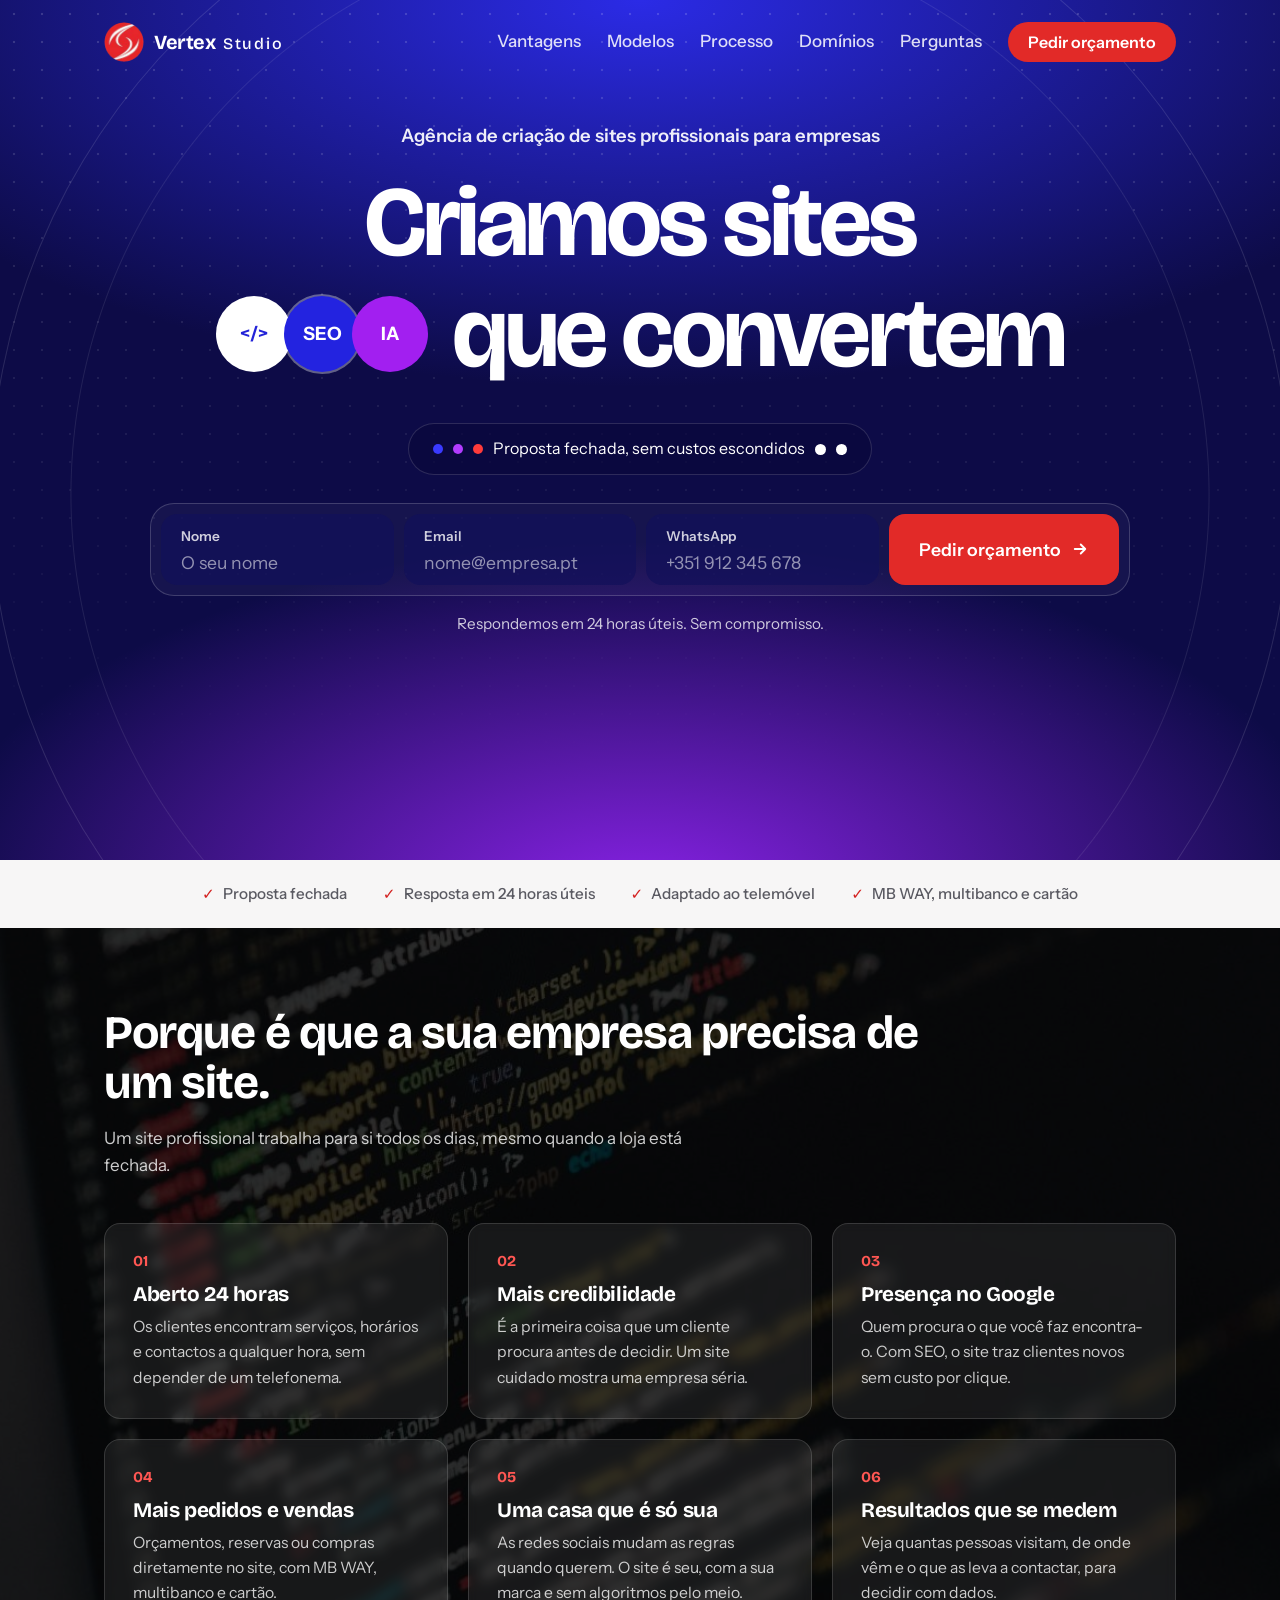
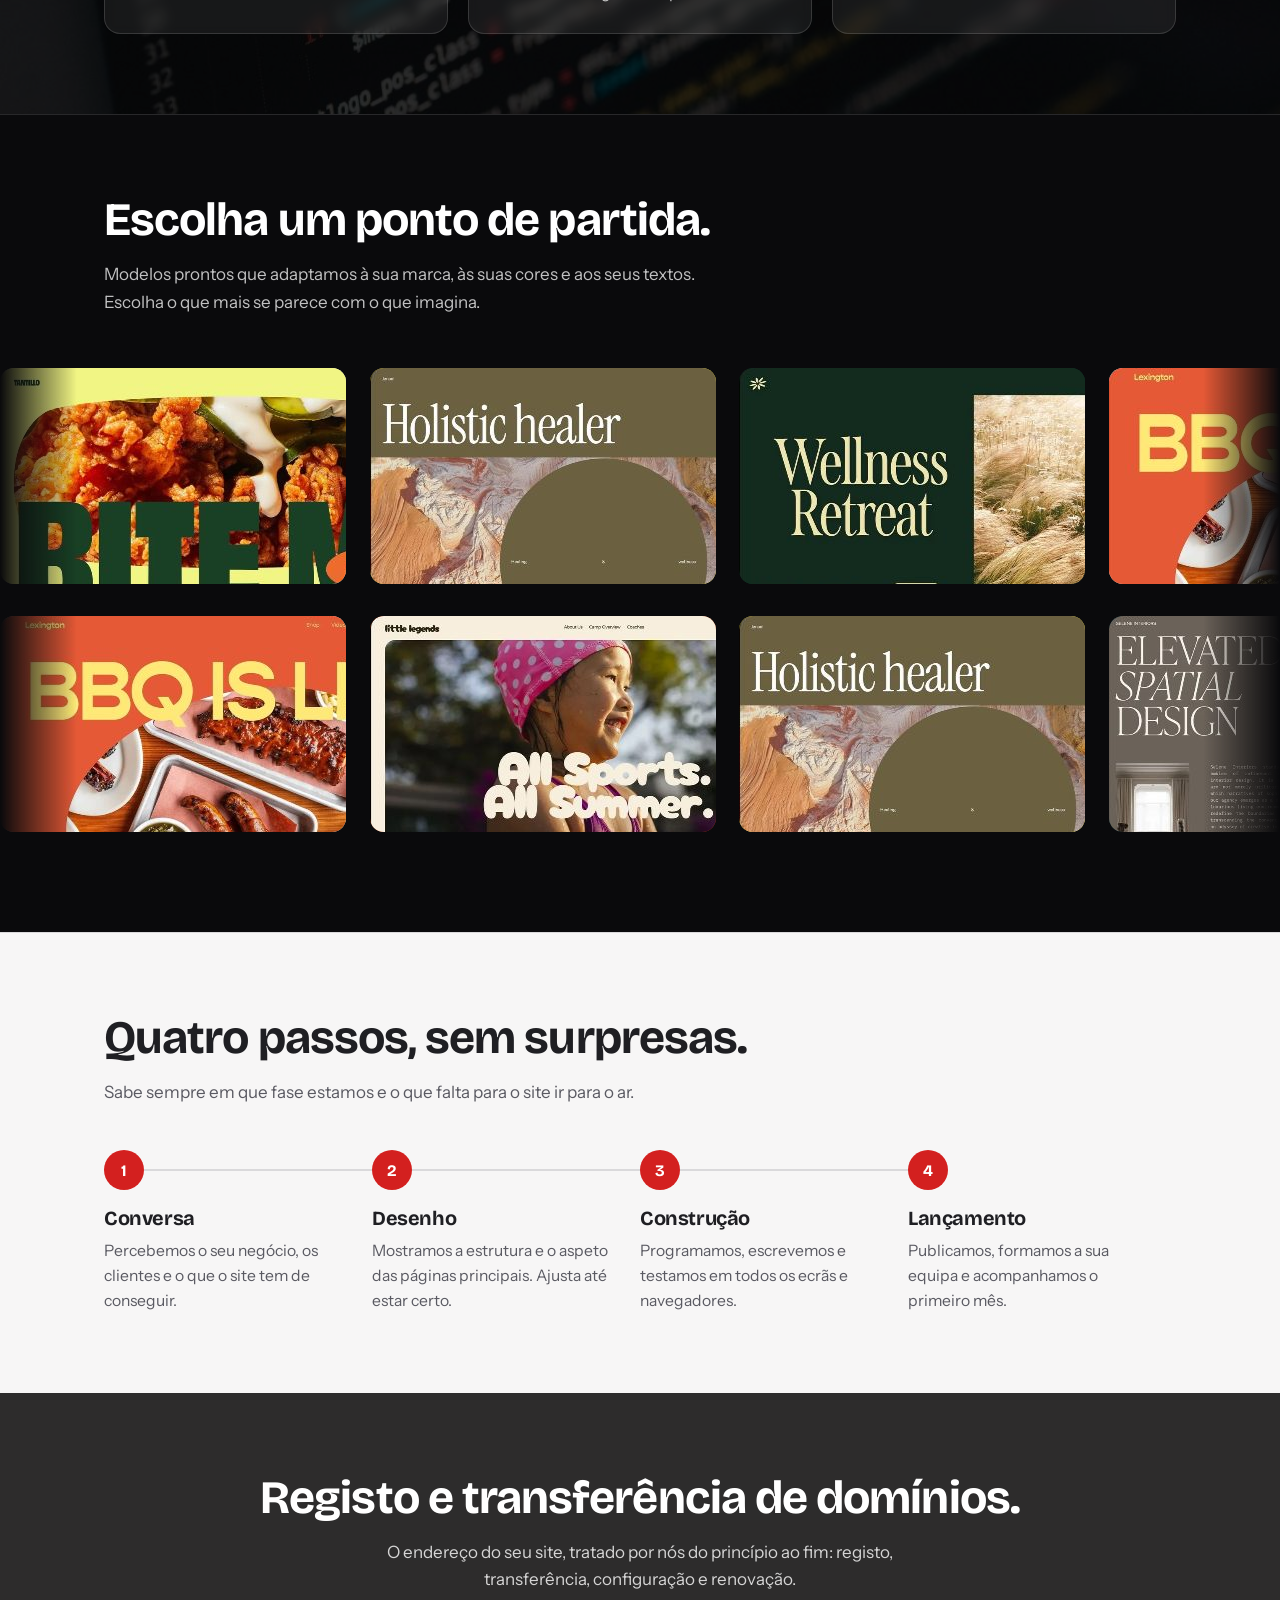
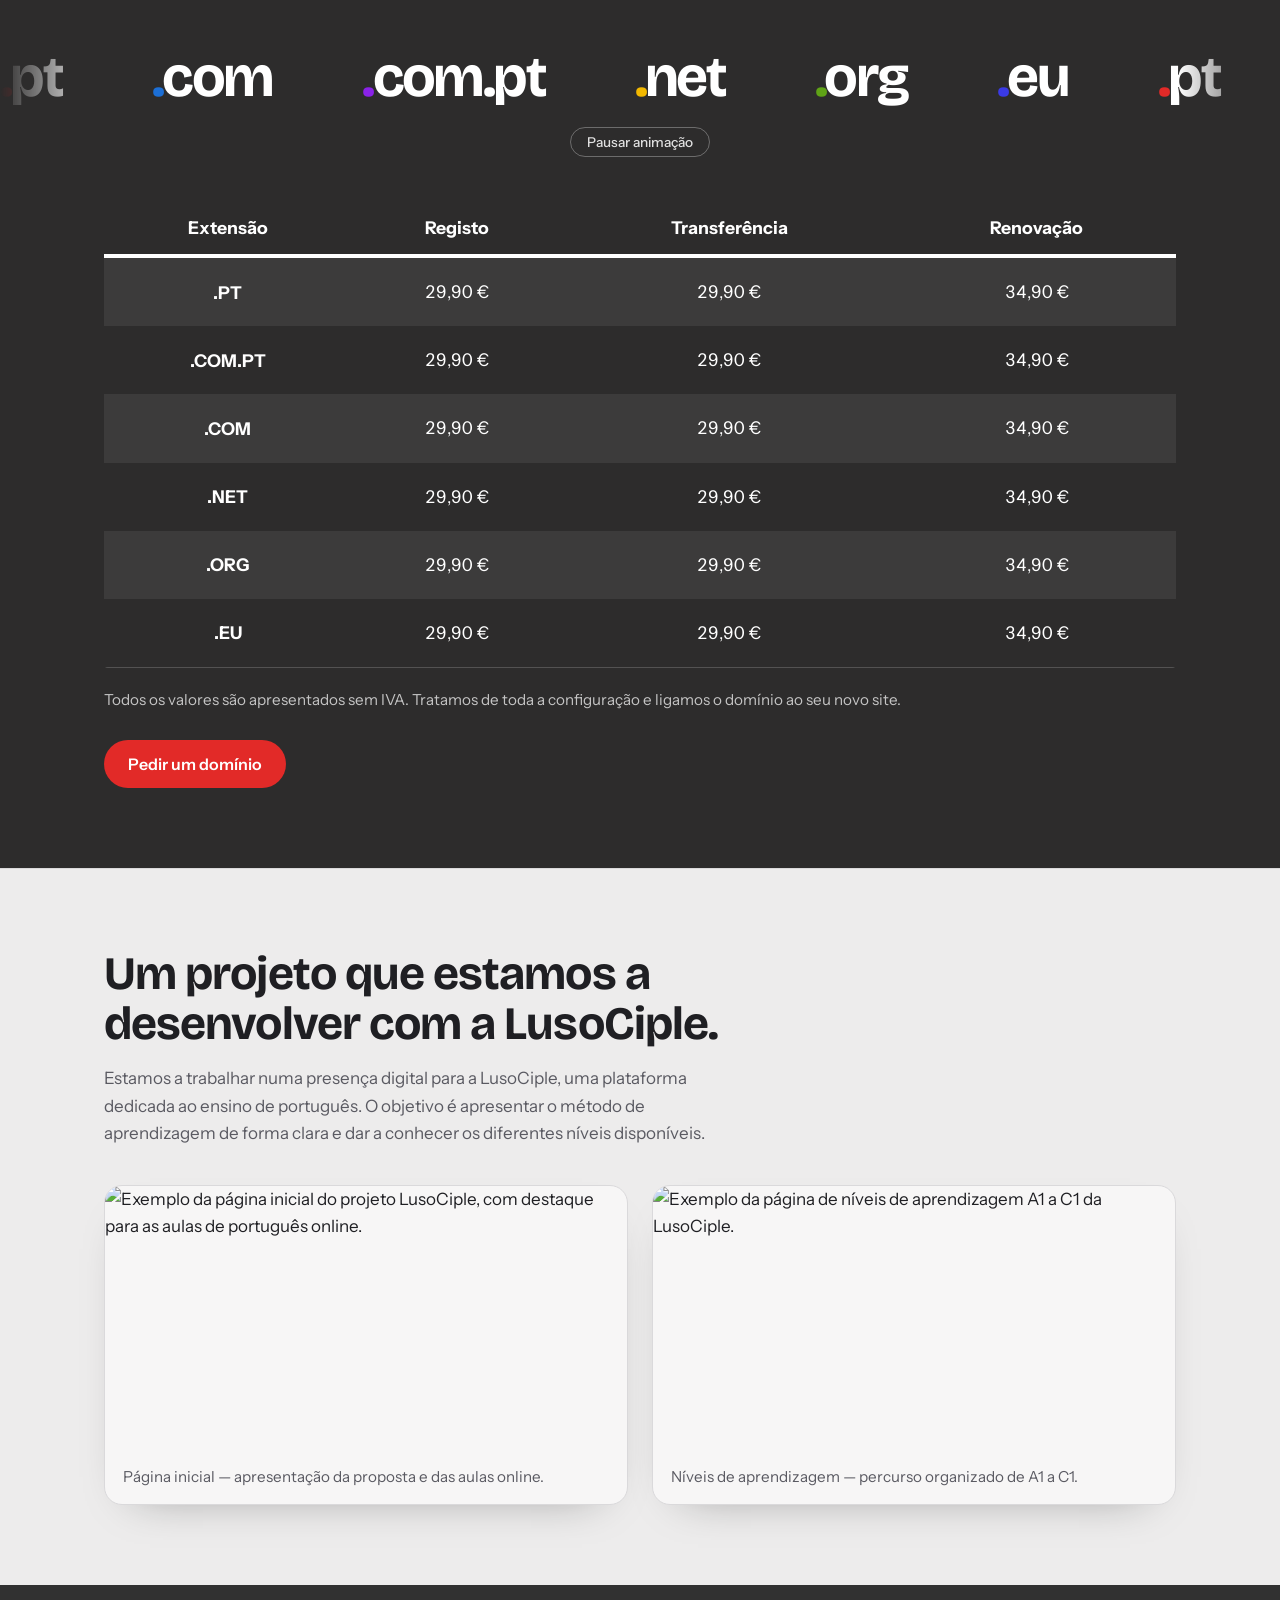
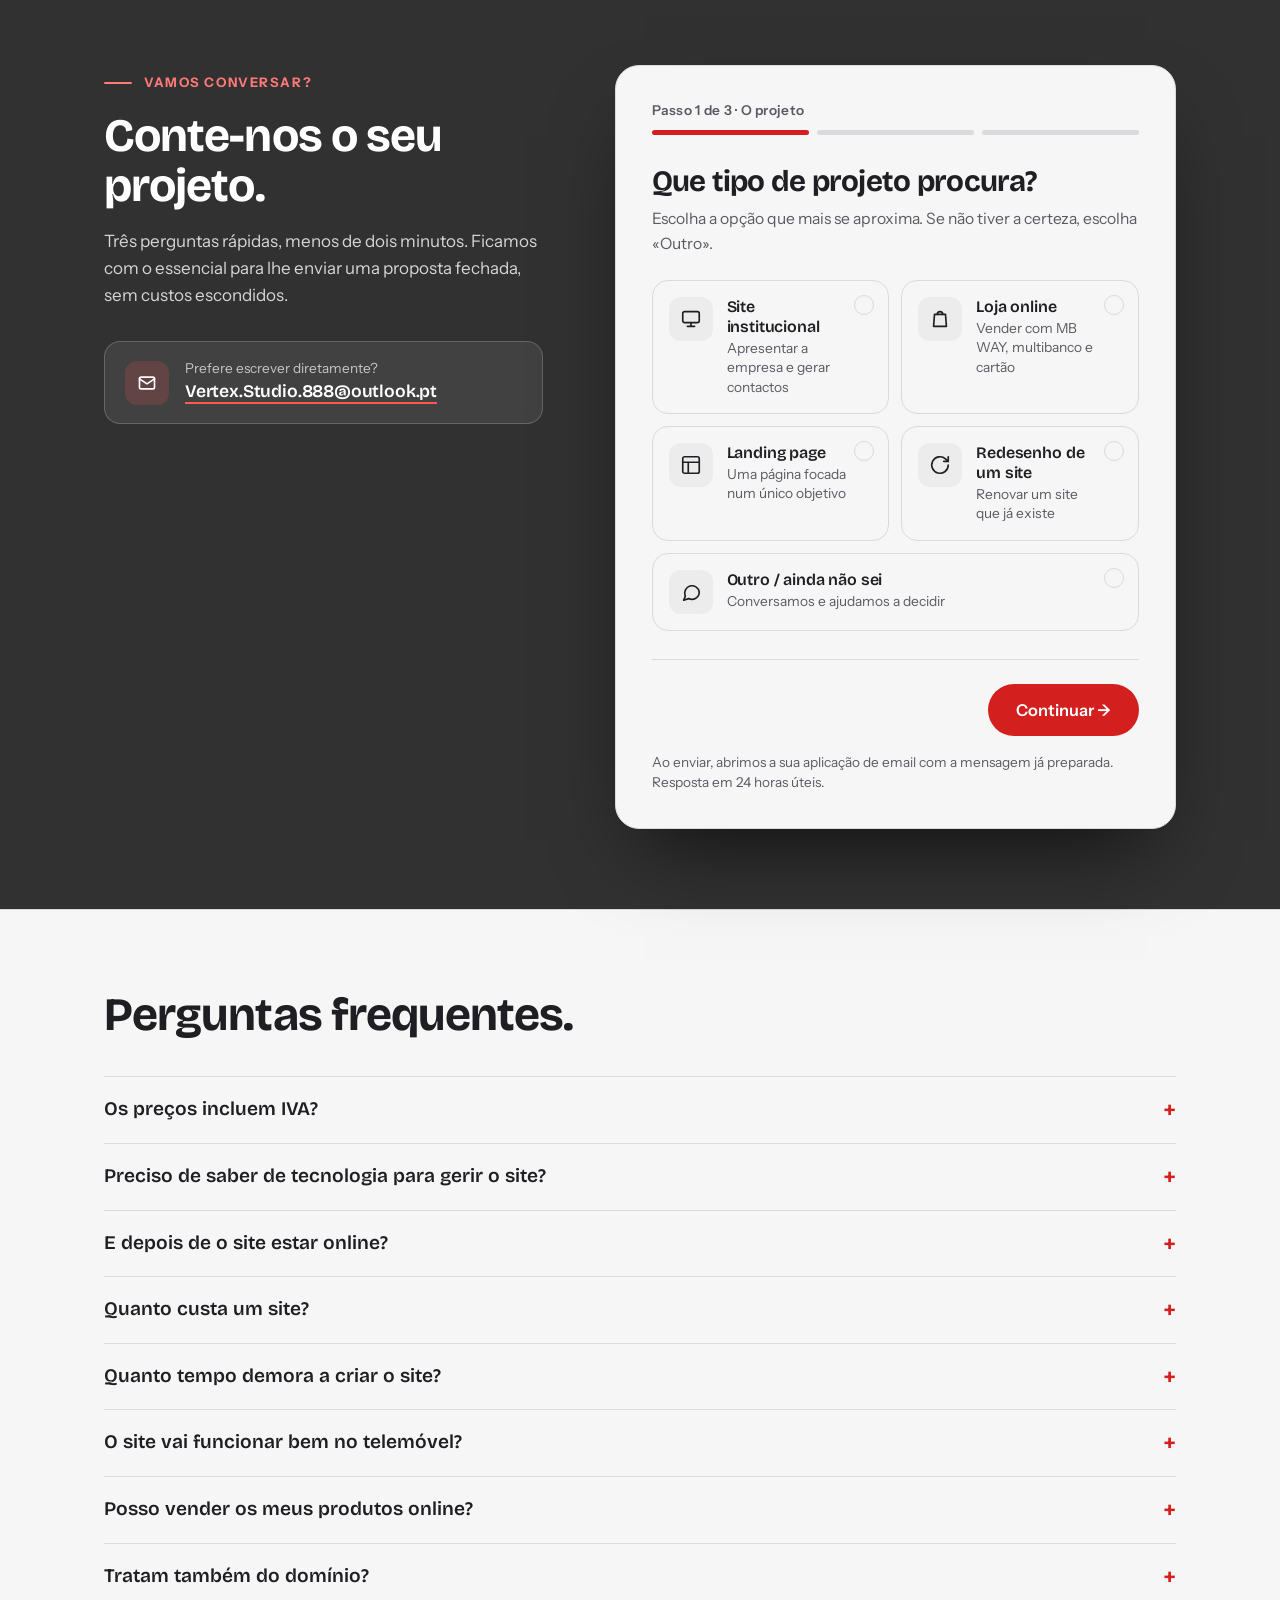
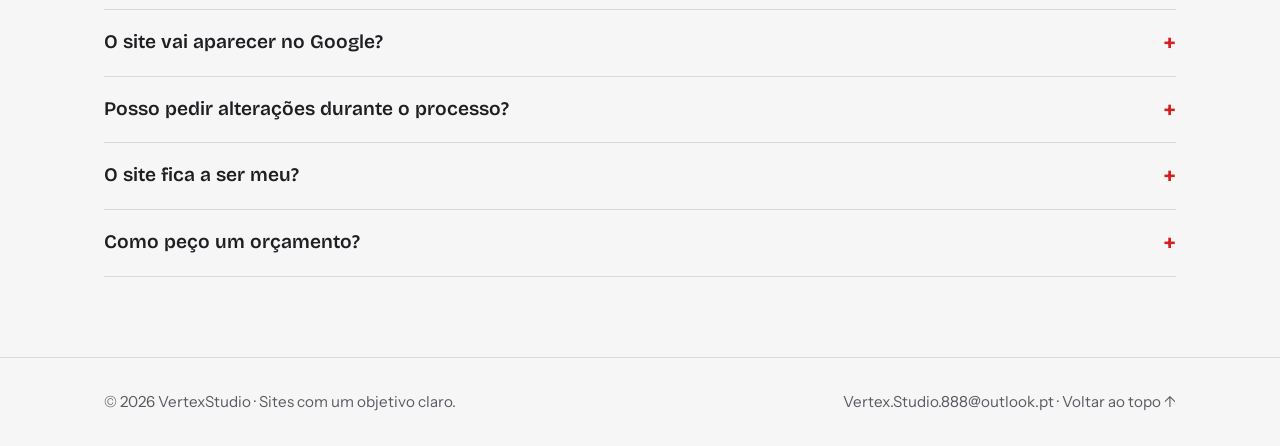
==== index.html @ 3fb677d2 "Add files via upload" ====
<!DOCTYPE html>
<html lang="pt-PT">
<head>
<meta charset="utf-8">
<meta name="viewport" content="width=device-width, initial-scale=1, viewport-fit=cover">
<meta name="theme-color" content="#0d0b47">
<meta property="og:title" content="VertexStudio – Criação de sites">
<meta property="og:description" content="Sites e lojas online com proposta fechada, sem custos escondidos.">
<meta property="og:type" content="website">
<title>VertexStudio – Criação de sites</title>
<meta name="description" content="A VertexStudio cria sites e lojas online pensados para levar o visitante ao que importa: o contacto, a reserva ou a compra.">
<link rel="preconnect" href="https://fonts.googleapis.com">
<link rel="preconnect" href="https://fonts.gstatic.com" crossorigin>
<link href="https://fonts.googleapis.com/css2?family=Bricolage+Grotesque:opsz,wght@12..96,500;12..96,700&family=Instrument+Sans:wght@400;500;600&display=swap" rel="stylesheet">
<style>
:root{
  --bg:#F7F6F6;--surface:#EDECEC;--ink:#1F1F23;--muted:#5A5A62;--line:#DAD9DB;
  --accent:#D3201F;--on-accent:#fff;--dot:#1F1F23;
  --display:"Bricolage Grotesque","Trebuchet MS",system-ui,sans-serif;
  --body:"Instrument Sans",system-ui,-apple-system,"Segoe UI",sans-serif;
  box-sizing:border-box;padding-top:env(safe-area-inset-top,0px);padding-bottom:env(safe-area-inset-bottom,0px);
  color-scheme:light;
}
@media (prefers-color-scheme:dark){
  :root:not([data-theme="light"]){
    --bg:#151517;--surface:#202024;--ink:#F3F2F2;--muted:#A9A9B1;--line:#35353B;
    --accent:#FF5753;--on-accent:#151517;--dot:#F3F2F2;color-scheme:dark;
  }
}
:root[data-theme="dark"]{
  --bg:#151517;--surface:#202024;--ink:#F3F2F2;--muted:#A9A9B1;--line:#35353B;
  --accent:#FF5753;--on-accent:#151517;--dot:#F3F2F2;color-scheme:dark;
}
html{scroll-padding-top:env(safe-area-inset-top,0px);scroll-behavior:smooth}
*,*::before,*::after{box-sizing:inherit}
body{margin:0;background:var(--bg);color:var(--ink);font:400 1.0625rem/1.6 var(--body);-webkit-font-smoothing:antialiased}
a{color:inherit}
:focus-visible{outline:3px solid var(--accent);outline-offset:3px;border-radius:4px}
.wrap{max-width:1120px;margin:0 auto;padding:0 24px}
h1,h2,h3{font-family:var(--display);line-height:1.08;margin:0;letter-spacing:-.02em}
p{margin:0}

/* Cabeçalho */
header .wrap{display:flex;align-items:center;justify-content:space-between;padding-top:22px;padding-bottom:22px;gap:16px}
.logo{display:flex;align-items:center;gap:10px;font:700 1.25rem var(--display);text-decoration:none;letter-spacing:-.02em}
nav{display:flex;gap:26px;align-items:center}
nav a{text-decoration:none;font-weight:500;color:var(--muted)}
nav a:hover{color:var(--ink)}
.btn{display:inline-block;background:var(--accent);color:var(--on-accent);font:600 1rem var(--body);padding:14px 24px;border-radius:999px;text-decoration:none;border:0;cursor:pointer}
.btn:hover{filter:brightness(1.08)}
.btn.ghost{background:transparent;color:var(--ink);box-shadow:inset 0 0 0 2px var(--line)}
.btn.ghost:hover{box-shadow:inset 0 0 0 2px var(--ink)}
nav .btn{padding:10px 20px;color:var(--on-accent)}

/* Capa */
.cover{position:relative;overflow:hidden;color:#fff;min-height:min(100vh,860px);background:radial-gradient(90% 60% at 50% 0%,#2b2be6 0%,rgba(43,43,230,0) 75%),radial-gradient(80% 60% at 50% 105%,#8a22e8 0%,rgba(138,34,232,0) 70%),#0d0b47}
.cover::before{content:"";position:absolute;inset:0;background-image:radial-gradient(rgba(255,255,255,.16) 1.2px,transparent 1.6px);background-size:28px 28px;-webkit-mask-image:linear-gradient(#000,transparent 90%);mask-image:linear-gradient(#000,transparent 90%);pointer-events:none}
.cover::after{content:"";position:absolute;left:50%;top:-18%;width:min(1300px,150vw);aspect-ratio:1;transform:translateX(-50%);border-radius:50%;border:1px solid rgba(255,255,255,.12);background:radial-gradient(circle,transparent calc(62% - 1px),rgba(255,255,255,.09) 62%,transparent calc(62% + 1px));pointer-events:none}
.cover>*{position:relative;z-index:1}
.cover :focus-visible{outline-color:#fff}
.cover nav a{color:rgba(255,255,255,.85)}
.cover nav a:hover{color:#fff}
.cover .btn,.cover nav .btn{background:#E22A28;color:#fff}
.logo img{width:40px;height:40px;border-radius:50%;display:block}
.logo b{font-weight:500;letter-spacing:.12em;font-size:.8em;margin-left:.15em}
.intro{display:flex;flex-direction:column;align-items:center;text-align:center;padding-top:40px;padding-bottom:64px}
.tag{font:600 1.15rem var(--body);color:rgba(255,255,255,.92)}
.intro h1{font-size:clamp(2.8rem,8.6vw,6.2rem);font-weight:700;letter-spacing:-.035em;line-height:1;margin-top:26px}
.l1{display:block}
.line2{display:flex;align-items:center;justify-content:center;flex-wrap:wrap;gap:clamp(10px,2vw,24px);margin-top:12px}
.badges{display:flex}
.badges span{display:grid;place-items:center;width:clamp(48px,6.4vw,76px);aspect-ratio:1;border-radius:50%;font:700 clamp(.8rem,1.7vw,1.15rem) var(--body);letter-spacing:0;margin-left:-8px}
.badges span:first-child{margin-left:0}
.b1{background:#fff;color:#2323d8}.b2{background:#2323e0;color:#fff;box-shadow:0 0 0 2px rgba(255,255,255,.35)}.b3{background:#a21ff0;color:#fff}
.word{transition:filter .9s ease,opacity .9s ease;filter:blur(14px);opacity:.45}
.word.on{filter:none;opacity:1}
.pill{display:inline-flex;align-items:center;gap:10px;margin-top:40px;padding:12px 24px;border-radius:999px;background:rgba(10,8,60,.7);border:1px solid rgba(255,255,255,.14);font-size:1rem}
.pill i{width:10px;height:10px;border-radius:50%;flex:none}
.pill i.w{background:#fff;width:11px;height:11px}
.bar{display:flex;gap:10px;padding:10px;margin-top:28px;width:100%;max-width:980px;border:1px solid rgba(255,255,255,.18);border-radius:24px;background:rgba(255,255,255,.04);text-align:left}
.bar label{flex:1;display:block;padding:12px 20px;border-radius:16px;background:rgba(18,16,90,.7);font-size:.85rem;color:rgba(255,255,255,.8)}
.cover .bar input{display:block;background:transparent;border:0;border-radius:0;padding:4px 0 0;color:#fff;font:400 1.1rem var(--body)}
.cover .bar input:focus{outline:none}
.bar input::placeholder{color:rgba(255,255,255,.55)}
.bar label:focus-within{box-shadow:inset 0 0 0 2px #fff}
.bar .btn{display:inline-flex;align-items:center;justify-content:center;gap:10px;min-height:64px;padding:0 30px;border-radius:16px;font-size:1.1rem;white-space:nowrap}
.fine{margin-top:16px;color:rgba(255,255,255,.78);font-size:.95rem}
@media (max-width:860px){.bar{flex-direction:column}.bar .btn{min-height:56px}.pill{font-size:.9rem;padding:10px 18px}}

/* Secções */
section{padding:80px 0;border-top:1px solid var(--line)}
section h2{font-size:clamp(1.9rem,4vw,2.9rem);max-width:18em}
.lead{color:var(--muted);margin-top:16px;max-width:36em}
.rows{margin-top:44px}
.row{display:grid;grid-template-columns:1fr 1.4fr;gap:24px;padding:28px 0;border-top:1px solid var(--line)}
.row:last-child{border-bottom:1px solid var(--line)}
.row h3{font-size:1.5rem}
.row p{color:var(--muted);max-width:34em}

/* Processo (sequência real) */
.steps{list-style:none;margin:44px 0 0;padding:0;display:grid;grid-template-columns:repeat(4,1fr);gap:0;counter-reset:s}
.steps li{padding:0 24px 0 0;position:relative;counter-increment:s}
.steps li::before{content:counter(s);display:grid;place-items:center;width:40px;height:40px;border-radius:50%;background:var(--accent);color:var(--on-accent);font:700 1rem var(--display);position:relative;z-index:1}
.steps li::after{content:"";position:absolute;top:19px;left:40px;right:0;height:2px;background:var(--line)}
.steps li:last-child::after{display:none}
.steps h3{font-size:1.25rem;margin:18px 0 8px}
.steps p{color:var(--muted);font-size:.98rem}
.steps small{display:block;margin-top:10px;font-weight:600;color:var(--accent)}

/* Preços */
.plans{display:grid;grid-template-columns:repeat(3,1fr);gap:24px;margin-top:44px}
.plan{padding:28px;border-radius:16px;background:var(--surface);display:flex;flex-direction:column;gap:12px}
.plan.main{background:var(--accent);color:var(--on-accent)}
.plan h3{font-size:1.35rem}
.price{font:700 2.1rem var(--display);letter-spacing:-.02em}
.price small{font:500 .95rem var(--body);opacity:.8}
.plan ul{margin:6px 0 0;padding-left:1.1em}
.plan li{margin:4px 0}
.plan:not(.main) li{color:var(--muted)}

/* Modelos e projetos */
.grid3{display:grid;grid-template-columns:repeat(3,1fr);gap:28px;margin-top:32px}
.card{display:flex;flex-direction:column}
.card[hidden]{display:none}
.card h3{font-size:1.25rem;margin:16px 0 4px}
.card p{color:var(--muted);font-size:.98rem}
.tagc{align-self:flex-start;margin-top:12px;font:600 .85rem var(--body);padding:4px 12px;border-radius:999px;background:var(--surface);color:var(--accent)}
.btn.sm{padding:10px 18px;font-size:.95rem;margin-top:14px;align-self:flex-start}
.mock{aspect-ratio:4/3;border-radius:14px;background:var(--surface);border:1px solid var(--line);overflow:hidden;display:flex;flex-direction:column}
.mock .top{display:flex;gap:5px;padding:9px 11px;border-bottom:1px solid var(--line)}
.mock .top i{width:7px;height:7px;border-radius:50%;background:var(--muted);opacity:.35}
.mock .pg{flex:1;padding:14px;display:flex;flex-direction:column;gap:9px;background:var(--bg)}
.pg i{display:block;border-radius:5px}
.pg i:not(.c){background:var(--muted);opacity:.25}
.pg .c{background:var(--c)}
.pg .n{height:7px;width:55%;flex:none}
.pg .r{display:flex;gap:9px;flex:1}
.pg .r i{flex:1}
.ph{margin-top:80px;font-size:1.7rem}
.logos{list-style:none;margin:28px 0 0;padding:0;display:grid;grid-template-columns:repeat(3,1fr);border-top:1px solid var(--line);border-left:1px solid var(--line)}
.logos li{display:flex;align-items:center;justify-content:center;gap:10px;padding:32px 12px;border-right:1px solid var(--line);border-bottom:1px solid var(--line);font:700 1.2rem var(--display);color:var(--muted)}
.logos i{width:20px;height:20px;background:var(--c);flex:none}
@media (max-width:860px){.grid3{grid-template-columns:1fr 1fr}.logos{grid-template-columns:1fr 1fr}}
@media (max-width:560px){.grid3{grid-template-columns:1fr}}


/* Projeto em desenvolvimento: LusoCiple */
.lusociple-project{background:var(--surface)}
.project-intro{max-width:760px}
.project-gallery{display:grid;grid-template-columns:1fr 1fr;gap:24px;margin-top:38px}
.project-shot{margin:0;overflow:hidden;border:1px solid var(--line);border-radius:18px;background:var(--bg);box-shadow:0 18px 45px -30px rgba(0,0,0,.4)}
.project-shot img{display:block;width:100%;height:auto;aspect-ratio:1860/939;object-fit:cover;object-position:top}
.project-shot figcaption{padding:15px 18px;color:var(--muted);font-size:.95rem}
.project-note{margin-top:24px;padding:20px 22px;border-left:4px solid var(--accent);background:var(--bg);border-radius:0 12px 12px 0;color:var(--muted)}
@media(max-width:760px){.project-gallery{grid-template-columns:1fr}.project-shot img{aspect-ratio:16/9}}

/* Contacto */
.contact{display:grid;grid-template-columns:1fr 1fr;gap:48px}
form{display:grid;gap:16px}
label{display:grid;gap:6px;font-weight:600;font-size:.95rem}
input,textarea,select{font:400 1rem var(--body);color:var(--ink);background:var(--surface);border:2px solid transparent;border-radius:12px;padding:13px 14px;width:100%}
input:focus,textarea:focus,select:focus{outline:none;border-color:var(--accent)}
textarea{min-height:120px;resize:vertical}
.note{min-height:1.5em;color:var(--muted);font-size:.95rem}
footer{border-top:1px solid var(--line);padding:32px 0;color:var(--muted);font-size:.95rem}
footer .wrap{display:flex;justify-content:space-between;flex-wrap:wrap;gap:12px}

@media (max-width:860px){
  .contact{grid-template-columns:1fr}
  .row{grid-template-columns:1fr;gap:8px}
  .steps{grid-template-columns:1fr 1fr;row-gap:36px}
  .steps li:nth-child(2)::after{display:none}
  .plans{grid-template-columns:1fr}
}
@media (max-width:480px){.steps{grid-template-columns:1fr}.steps li::after{display:none}}
@media (prefers-reduced-motion:reduce){html{scroll-behavior:auto}}

/* Melhorias */
.skip{position:absolute;left:-999px;top:8px;background:var(--accent);color:var(--on-accent);padding:10px 16px;border-radius:8px;z-index:50}
.skip:focus{left:8px}
header{position:relative;z-index:5}
.links{display:flex;gap:26px;align-items:center}
.menu{display:none;background:transparent;border:1px solid rgba(255,255,255,.35);color:#fff;border-radius:999px;padding:9px 16px;font:600 .95rem var(--body);cursor:pointer}
.trust{list-style:none;margin:0 auto;padding:22px 24px;display:flex;flex-wrap:wrap;justify-content:center;gap:10px 36px;color:var(--muted);font-weight:500;font-size:.95rem;max-width:1120px}
.trust li::before{content:"✓";color:var(--accent);margin-right:8px;font-weight:700}
.js .rv{opacity:0;transform:translateY(18px);transition:opacity .6s ease,transform .6s ease}
.js .rv.in{opacity:1;transform:none}
.card .mock{transition:transform .25s ease,box-shadow .25s ease}
.card:hover .mock{transform:translateY(-4px);box-shadow:0 16px 32px -16px rgba(0,0,0,.35)}
.plan{position:relative}
.plan .btn{margin-top:auto;text-align:center}
.plan ul{margin-bottom:18px}
.plan.main .btn{background:var(--on-accent);color:var(--accent)}
.badge{position:absolute;top:-12px;left:28px;background:var(--ink);color:var(--bg);font:600 .8rem var(--body);padding:4px 12px;border-radius:999px}
@media (min-width:861px){.plan.main{transform:translateY(-8px)}}
.faq{margin-top:36px;border-top:1px solid var(--line)}
.faq details{border-bottom:1px solid var(--line);padding:20px 0}
.faq summary{cursor:pointer;font:600 1.2rem var(--display);list-style:none;display:flex;justify-content:space-between;gap:16px}
.faq summary::-webkit-details-marker{display:none}
.faq summary::after{content:"+";font-size:1.6rem;line-height:1;color:var(--accent)}
.faq details[open] summary::after{content:"−"}
.faq p{color:var(--muted);margin-top:12px;max-width:40em}
label.check{display:flex;gap:10px;align-items:flex-start;font-weight:400;font-size:.9rem;color:var(--muted)}
.check input{width:auto;margin-top:3px;accent-color:var(--accent)}
input[aria-invalid="true"]{border-color:var(--accent)}
.cover .bar label:has(input[aria-invalid="true"]){box-shadow:inset 0 0 0 2px #ff8a87}
.err{font-weight:600}
.note.err{color:var(--accent)}
footer a{text-decoration:none}footer a:hover{text-decoration:underline}
@media (max-width:860px){
  section{padding:56px 0}
  .menu{display:inline-block}
  .links{display:none;position:absolute;left:16px;right:16px;top:100%;flex-direction:column;align-items:stretch;gap:2px;padding:10px;border-radius:16px;background:rgba(10,8,60,.97);border:1px solid rgba(255,255,255,.18)}
  nav.open .links{display:flex}
  .links a{padding:12px 14px}
}
.adv{display:grid;grid-template-columns:repeat(3,1fr);gap:20px;margin-top:44px;counter-reset:a}
.adv article{counter-increment:a;padding:28px;border-radius:16px;background:var(--surface)}
.adv article::before{content:"0" counter(a);display:block;margin-bottom:14px;font:700 .95rem var(--display);color:var(--accent)}
.adv h3{font-size:1.3rem;margin-bottom:8px}
.adv p{color:var(--muted);font-size:.98rem}
@media (max-width:860px){.adv{grid-template-columns:1fr 1fr}}
@media (max-width:560px){.adv{grid-template-columns:1fr}}
#vantagens{background:linear-gradient(rgba(0,0,0,.8),rgba(0,0,0,.8)),url("[data-uri]") center/cover no-repeat;color:#fff;border-top:0}
#vantagens h2{color:#fff}
#vantagens .lead{color:rgba(255,255,255,.8)}
#vantagens .adv article{background:rgba(255,255,255,.07);border:1px solid rgba(255,255,255,.14);-webkit-backdrop-filter:blur(6px);backdrop-filter:blur(6px)}
#vantagens .adv article::before{color:#FF5753}
#vantagens .adv h3{color:#fff}
#vantagens .adv p{color:rgba(255,255,255,.78)}
#modelos{background:#0a0a0c;color:#fff;border-top:1px solid rgba(255,255,255,.12);padding-bottom:96px;overflow:hidden}
#modelos h2{color:#fff}
#modelos .lead{color:rgba(255,255,255,.75)}
.wall{margin-top:48px;display:grid;gap:24px}
.mrow{overflow:hidden;padding:4px 0;-webkit-mask-image:linear-gradient(90deg,transparent,#000 6%,#000 94%,transparent);mask-image:linear-gradient(90deg,transparent,#000 6%,#000 94%,transparent)}
.trk{display:flex;gap:24px;width:max-content;padding-right:24px;animation:mq 70s linear infinite}
.trk.r{animation-direction:reverse}
.mrow:hover .trk,.mrow:focus-within .trk{animation-play-state:paused}
@keyframes mq{to{transform:translateX(-25%)}}
.mc{position:relative;flex:none;width:clamp(270px,27vw,400px);aspect-ratio:16/10;border-radius:14px;overflow:hidden;container-type:inline-size;background:var(--bg);color:var(--fg)}
.site{position:absolute;inset:0}
.mn{display:flex;justify-content:space-between;align-items:center;padding:3.2cqw 4cqw;font:700 2.8cqw var(--display)}
.mn span{font:500 2.2cqw var(--body);opacity:.7}
.ov{position:absolute;inset:0;display:flex;flex-direction:column;align-items:center;justify-content:center;gap:4px;padding:16px;text-align:center;color:#fff;background:rgba(0,0,0,.7);opacity:0;transition:opacity .2s}
.mc:hover .ov,.mc:focus-within .ov{opacity:1}
.ov strong{font:700 1.3rem var(--display)}
.ov p{font-size:.9rem;opacity:.85;margin-bottom:10px}
.ov .btn.sm{margin:0;align-self:center}
@media (hover:none){.ov{opacity:1;justify-content:flex-end;background:linear-gradient(transparent 35%,rgba(0,0,0,.85))}}
@media (prefers-reduced-motion:reduce){.trk{animation:none}.mrow{overflow-x:auto;-webkit-mask-image:none;mask-image:none}.mc[aria-hidden="true"]{display:none}}

/* Domínios */
#dominios{background:var(--bg)}
.dom-head{text-align:center}
.dom-head h2,.dom-head .lead{margin-left:auto;margin-right:auto}
.tld-strip{margin-top:44px;overflow:hidden;padding:12px 0;-webkit-mask-image:linear-gradient(90deg,transparent,#000 8%,#000 92%,transparent);mask-image:linear-gradient(90deg,transparent,#000 8%,#000 92%,transparent)}
.tld-trk{display:flex;width:max-content;animation:tld 30s linear infinite}
.tld-strip:hover .tld-trk{animation-play-state:paused}
.tld-set{list-style:none;margin:0;padding:0;display:flex;gap:clamp(48px,7vw,96px);padding-right:clamp(48px,7vw,96px)}
.tld-set li{font:700 clamp(2.4rem,5vw,3.6rem)/1 var(--display);letter-spacing:-.045em;color:var(--ink);white-space:nowrap}
.tld-set i{font-style:normal;color:var(--c)}
@keyframes tld{to{transform:translateX(-25%)}}
.dom-scroll{margin-top:44px;overflow-x:auto;border-radius:4px}
.dom-table{width:100%;min-width:520px;border-collapse:collapse;text-align:center;font-variant-numeric:tabular-nums}
.dom-table caption{position:absolute;left:-9999px}
.dom-table thead th{padding:16px 12px;font:700 1.1rem var(--body);border-bottom:4px solid var(--ink)}
.dom-table tbody th,.dom-table td{padding:20px 12px;font-size:1.1rem}
.dom-table tbody th{font:700 1.1rem var(--body)}
.dom-table tbody tr:nth-child(odd){background:var(--surface)}
.dom-table tbody tr:last-child{border-bottom:1px solid var(--line)}
.dom-table tbody tr:hover{background:color-mix(in srgb,var(--accent) 7%,var(--bg))}
@media(max-width:560px){.dom-table{min-width:0}.dom-table thead th{padding:12px 4px;font-size:.78rem}.dom-table tbody th,.dom-table td{padding:16px 4px;font-size:.92rem}.dom-table tbody th{font-size:.92rem}}
.dom-note{margin:20px 0 28px;color:var(--muted);font-size:.95rem}
@media(prefers-reduced-motion:reduce){.tld-trk{animation-duration:90s}}
.tld-strip.is-paused .tld-trk{animation-play-state:paused}
.tld-pause{display:block;margin:8px auto 0;background:none;border:1px solid rgba(255,255,255,.3);color:rgba(255,255,255,.85);border-radius:999px;padding:6px 16px;font:500 .85rem var(--body);cursor:pointer}
.tld-pause:hover{border-color:#fff;color:#fff}
/* Fundo com imagem e filtro preto */
#dominios{background:linear-gradient(rgba(0,0,0,.82),rgba(0,0,0,.82)),url("imagens/dominios-fundo.png") center/cover no-repeat;color:#fff;border-top:0}
#dominios h2{color:#fff}
#dominios .lead{color:rgba(255,255,255,.8)}
#dominios :focus-visible{outline-color:#fff}
.tld-set li{color:#fff}
#dominios .dom-table thead th{color:#fff;border-bottom-color:#fff}
#dominios .dom-table tbody tr:nth-child(odd){background:rgba(255,255,255,.07)}
#dominios .dom-table tbody tr:hover{background:rgba(255,255,255,.13)}
#dominios .dom-table tbody tr:last-child{border-bottom-color:rgba(255,255,255,.18)}
#dominios .dom-note{color:rgba(255,255,255,.72)}
#dominios .btn{background:#E22A28;color:#fff}

/* Contacto por email: questionário em 3 passos */
.email-contact{background:var(--surface)}
.email-contact .wrap{display:grid;grid-template-columns:minmax(0,5fr) minmax(0,6.4fr);gap:72px;align-items:start}
.ec-copy{position:sticky;top:32px}
.email-eyebrow{display:inline-flex;align-items:center;gap:12px;color:var(--accent);font-weight:700;font-size:.82rem;letter-spacing:.12em;text-transform:uppercase;margin-bottom:18px}
.email-eyebrow::before{content:"";width:28px;height:2px;background:currentColor;border-radius:2px}
.ec-copy h2{max-width:11em}

.ec-next{list-style:none;margin:36px 0 0;padding:0;counter-reset:n}
.ec-next li{counter-increment:n;position:relative;display:grid;gap:2px;padding:0 0 26px 56px;min-height:44px}
.ec-next li::before{content:counter(n);position:absolute;left:0;top:0;display:grid;place-items:center;width:38px;height:38px;border-radius:50%;background:var(--bg);border:1px solid var(--line);color:var(--accent);font:700 .95rem var(--display)}
.ec-next li::after{content:"";position:absolute;left:18.5px;top:42px;bottom:4px;width:1px;background:var(--line)}
.ec-next li:last-child{padding-bottom:0}
.ec-next li:last-child::after{display:none}
.ec-next strong{font:600 1.05rem var(--display);letter-spacing:-.01em;padding-top:7px}
.ec-next span{color:var(--muted);font-size:.95rem;line-height:1.5}

.ec-direct{display:flex;align-items:center;gap:16px;margin-top:32px;padding:18px 20px;border:1px solid var(--line);border-radius:16px;background:var(--bg)}
.ec-direct-ic{display:grid;place-items:center;flex:none;width:44px;height:44px;border-radius:12px;background:color-mix(in srgb,var(--accent) 12%,transparent);color:var(--accent)}
.ec-direct small{display:block;color:var(--muted);font-size:.85rem;line-height:1.3}
.email-direct{font:600 1.1rem var(--display);letter-spacing:-.01em;color:var(--ink);text-decoration:none;border-bottom:2px solid var(--accent)}
.email-direct:hover{color:var(--accent)}

/* Cartão do formulário */
.ec-card{position:relative;display:block;padding:36px;border:1px solid var(--line);border-radius:24px;background:var(--bg);box-shadow:0 1px 0 rgba(255,255,255,.4) inset,0 40px 70px -48px rgba(20,20,40,.45)}
.ec-top{margin-bottom:30px}
.ec-step-label{font:600 .85rem var(--body);letter-spacing:.02em;color:var(--muted);margin-bottom:12px}
.ec-bar{display:grid;grid-template-columns:repeat(3,1fr);gap:8px}
.ec-bar i{display:block;height:5px;border-radius:99px;background:var(--line);transition:background .3s ease}
.ec-bar i.on{background:var(--accent)}

.ec-step{border:0;margin:0;padding:0;min-width:0}
.ec-step[hidden]{display:none}
.ec-js .ec-step:not([hidden]){animation:ecIn .35s ease both}
.ec-step+.ec-step{margin-top:36px}
.ec-js .ec-step+.ec-step{margin-top:0}
.ec-step legend{padding:0;font:700 clamp(1.45rem,2.6vw,1.85rem)/1.12 var(--display);letter-spacing:-.025em;outline:none}
.ec-hint{margin:8px 0 24px;color:var(--muted);font-size:.98rem}
@keyframes ecIn{from{opacity:0;transform:translateY(10px)}to{opacity:1;transform:none}}

/* Cartões de escolha */
.ec-cards{display:grid;grid-template-columns:1fr 1fr;gap:12px}
.ec-opt{position:relative;display:flex;align-items:flex-start;gap:14px;padding:16px;border:1.5px solid var(--line);border-radius:16px;background:var(--bg);font-weight:400;cursor:pointer;transition:border-color .18s ease,background .18s ease,transform .18s ease,box-shadow .18s ease}
.ec-opt:hover{border-color:var(--muted);transform:translateY(-1px)}
.ec-opt.ec-wide{grid-column:1/-1}
.ec-opt input,.ec-chip input{position:absolute;opacity:0;width:1px;height:1px;margin:0;pointer-events:none}
.ec-ic{display:grid;place-items:center;flex:none;width:44px;height:44px;border-radius:12px;background:var(--surface);color:var(--ink);transition:background .18s ease,color .18s ease}
.ec-txt{display:grid;gap:2px;min-width:0;padding-right:22px}
.ec-txt b{font:600 1rem/1.25 var(--display);letter-spacing:-.01em}
.ec-txt small{color:var(--muted);font-size:.86rem;line-height:1.4;font-weight:400}
.ec-opt::after{content:"";position:absolute;top:14px;right:14px;width:20px;height:20px;border-radius:50%;border:1.5px solid var(--line);background:var(--bg) center/12px no-repeat;transition:all .18s ease}
.ec-opt.is-on,.ec-opt:has(input:checked){border-color:var(--accent);background:color-mix(in srgb,var(--accent) 7%,var(--bg));box-shadow:0 0 0 3px color-mix(in srgb,var(--accent) 16%,transparent)}
.ec-opt.is-on .ec-ic,.ec-opt:has(input:checked) .ec-ic{background:var(--accent);color:var(--on-accent)}
.ec-opt.is-on::after,.ec-opt:has(input:checked)::after{border-color:var(--accent);background-color:var(--accent);background-image:url("data:image/svg+xml,%3Csvg xmlns='http://www.w3.org/2000/svg' viewBox='0 0 24 24' fill='none' stroke='%23fff' stroke-width='3.4' stroke-linecap='round' stroke-linejoin='round'%3E%3Cpath d='m5 12.5 4.5 4.5L19 7.5'/%3E%3C/svg%3E")}
.ec-opt:has(input:focus-visible),.ec-chip:has(input:focus-visible),.ec-consent:has(input:focus-visible){outline:3px solid var(--accent);outline-offset:3px}

/* Etiquetas e chips */
.ec-label{display:block;font:600 .92rem var(--body);color:var(--ink)}
.ec-label em{font-style:normal;font-weight:400;color:var(--muted)}
.ec-group{margin-bottom:24px}
.ec-chips{display:flex;flex-wrap:wrap;gap:8px;margin-top:10px}
.ec-chip{position:relative;display:inline-flex;font-weight:500;font-size:.95rem;cursor:pointer}
.ec-chip span{display:inline-flex;align-items:center;padding:10px 16px;border:1.5px solid var(--line);border-radius:999px;background:var(--bg);transition:all .18s ease}
.ec-chip:hover span{border-color:var(--muted)}
.ec-chip input:checked+span{border-color:var(--accent);background:var(--accent);color:var(--on-accent)}

/* Campos */
.ec-field{display:grid;gap:8px;margin-bottom:20px}
.ec-two{display:grid;grid-template-columns:1fr 1fr;gap:16px;align-items:start}
.ec-card input:not([type=radio]):not([type=checkbox]),.ec-card textarea{padding:14px 16px;border:1.5px solid var(--line);border-radius:12px;background:var(--surface);font-size:1rem;transition:border-color .18s ease,box-shadow .18s ease,background .18s ease}
.ec-card input::placeholder,.ec-card textarea::placeholder{color:color-mix(in srgb,var(--muted) 75%,transparent)}
.ec-card input:not([type=radio]):not([type=checkbox]):focus,.ec-card textarea:focus{border-color:var(--accent);background:var(--bg);box-shadow:0 0 0 4px color-mix(in srgb,var(--accent) 16%,transparent);outline:none}
.ec-card textarea{min-height:140px;resize:vertical;line-height:1.55}
.ec-card [aria-invalid="true"]{border-color:var(--accent)}
.ec-meta{display:flex;justify-content:space-between;gap:12px;align-items:flex-start}
.ec-count{margin-left:auto;color:var(--muted);font-size:.82rem;font-variant-numeric:tabular-nums;white-space:nowrap}
.ec-msg{min-height:0;margin:0;color:var(--accent);font:600 .88rem/1.4 var(--body)}
.ec-msg:empty{display:none}
.ec-msg::before{content:"! ";font-weight:800}
.ec-cards+.ec-msg{margin-top:12px}

.ec-consent{display:flex;align-items:flex-start;gap:12px;margin-top:4px;padding:16px;border:1.5px solid var(--line);border-radius:14px;background:var(--surface);font-weight:400;font-size:.92rem;line-height:1.5;color:var(--muted);cursor:pointer}
.ec-consent input{flex:none;width:20px;height:20px;margin:1px 0 0;accent-color:var(--accent)}
.ec-consent+.ec-msg{margin-top:10px}

/* Ações */
.ec-actions{display:flex;justify-content:space-between;align-items:center;gap:12px;margin-top:28px;padding-top:24px;border-top:1px solid var(--line)}
.ec-actions .btn{display:inline-flex;align-items:center;justify-content:center;min-height:52px;padding:0 28px;font-size:1.02rem}
.ec-actions .btn[hidden]{display:none}
.ec-next-btn{margin-left:auto}
.ec-note{margin-top:16px;min-height:0;font-size:.85rem;line-height:1.5}
.ec-note.err{color:var(--accent);font-weight:600}

/* Estado de sucesso */
.ec-done{text-align:center;padding:20px 0 4px;outline:none}
.ec-done[hidden]{display:none}
.ec-done-ic{display:inline-grid;place-items:center;width:68px;height:68px;border-radius:50%;background:var(--accent);color:var(--on-accent);box-shadow:0 0 0 10px color-mix(in srgb,var(--accent) 14%,transparent)}
.ec-done h3{margin:28px 0 12px;font-size:1.7rem}
.ec-done p{color:var(--muted);max-width:30em;margin:0 auto}
.ec-done a{color:var(--ink);font-weight:600}
.ec-done-actions{display:flex;flex-wrap:wrap;justify-content:center;gap:12px;margin-top:28px}
.ec-done-actions[hidden]{display:none}
.ec-copied{min-height:1.5em;margin-top:12px!important;font-size:.9rem}
.ec-link{margin-top:10px;background:none;border:0;padding:6px;color:var(--muted);font:500 .92rem var(--body);text-decoration:underline;text-underline-offset:3px;cursor:pointer}
.ec-link:hover{color:var(--ink)}
.ec-card.is-done .ec-top,.ec-card.is-done .ec-step,.ec-card.is-done .ec-actions,.ec-card.is-done .ec-note{display:none}

/* Contacto: fundo com imagem e filtro preto */
.email-contact{background:linear-gradient(rgba(0,0,0,.8),rgba(0,0,0,.8)),url("imagens/contacto-fundo.png") center/cover no-repeat;color:#fff;border-top:0}
.email-contact .ec-copy h2{color:#fff}
.email-contact .ec-copy .lead{color:rgba(255,255,255,.8)}
.email-contact .email-eyebrow{color:#FF7A77}
.email-contact .ec-direct{background:rgba(255,255,255,.08);border-color:rgba(255,255,255,.2);-webkit-backdrop-filter:blur(6px);backdrop-filter:blur(6px)}
.email-contact .ec-direct small{color:rgba(255,255,255,.7)}
.email-contact .email-direct{color:#fff;border-bottom-color:#FF5753}
.email-contact .email-direct:hover{color:#FF7A77}
.email-contact .ec-direct-ic{background:rgba(255,87,83,.18);color:#fff}
.email-contact .ec-card{color:var(--ink);box-shadow:0 40px 80px -30px rgba(0,0,0,.7)}
@media(max-width:960px){
  .email-contact .wrap{grid-template-columns:1fr;gap:44px}
  .ec-copy{position:static}
  .ec-copy h2{max-width:none}
}
@media(max-width:560px){
  .ec-card{padding:24px 18px;border-radius:20px}
  .ec-cards,.ec-two{grid-template-columns:1fr}
  .ec-actions{flex-direction:column-reverse;align-items:stretch}
  .ec-actions .btn,.ec-next-btn{width:100%;margin-left:0}
  .ec-done-actions .btn{width:100%}
}
@media(prefers-reduced-motion:reduce){
  .ec-js .ec-step:not([hidden]){animation:none}
  .ec-opt,.ec-chip span,.ec-bar i{transition:none}
  .ec-opt:hover{transform:none}
}

</style>
</head>
<body>
<a class="skip" href="#main">Saltar para o conteúdo</a>
<div class="cover" id="topo">
  <header>
    <div class="wrap">
      <a class="logo" href="#topo" aria-label="Vertex Studio, início">
        <img src="[data-uri]" alt="" width="40" height="40">
        <span>Vertex <b>Studio</b></span>
      </a>
      <nav aria-label="Principal">
        <div class="links" id="lk">
        <a href="#vantagens">Vantagens</a>
        <a href="#modelos">Modelos</a>
        <a href="#processo">Processo</a>
        <a href="#dominios">Domínios</a>
        <a href="#faq">Perguntas</a>
        </div>
        <a class="btn" href="#orcamento">Pedir orçamento</a>
        <button class="menu" type="button" aria-expanded="false" aria-controls="lk">Menu</button>
      </nav>
    </div>
  </header>
  <div class="wrap intro">
    <p class="tag">Agência de criação de sites profissionais para empresas</p>
    <h1 aria-label="Criamos sites que convertem">
      <span class="l1" aria-hidden="true">Criamos sites</span>
      <span class="line2" aria-hidden="true">
        <span class="badges"><span class="b1">&lt;/&gt;</span><span class="b2">SEO</span><span class="b3">IA</span></span>
        <span class="word on" id="w">que convertem</span>
      </span>
    </h1>
    <div class="pill"><i style="background:#3a3aff"></i><i style="background:#b23cff"></i><i style="background:#ff3b3b"></i>Proposta fechada, sem custos escondidos<i class="w"></i><i class="w"></i></div>
    <form class="bar" id="orcamento" novalidate>
      <label>Nome<input name="nome" autocomplete="name" placeholder="O seu nome" required></label>
      <label>Email<input name="email" type="email" autocomplete="email" placeholder="nome@empresa.pt" required></label>
      <label>WhatsApp<input name="whats" type="tel" autocomplete="tel" placeholder="+351 912 345 678"></label>
      <button class="btn" type="submit">Pedir orçamento <svg width="18" height="18" viewBox="0 0 24 24" fill="none" stroke="currentColor" stroke-width="2.5" stroke-linecap="round" stroke-linejoin="round" aria-hidden="true"><path d="M5 12h14M13 6l6 6-6 6"/></svg></button>
    </form>
    <p class="fine" id="n1" role="status">Respondemos em 24 horas úteis. Sem compromisso.</p>
  </div>
</div>

<ul class="trust"><li>Proposta fechada</li><li>Resposta em 24 horas úteis</li><li>Adaptado ao telemóvel</li><li>MB WAY, multibanco e cartão</li></ul>

<main id="main">
  <section id="vantagens">
    <div class="wrap">
      <h2>Porque é que a sua empresa precisa de um site.</h2>
      <p class="lead">Um site profissional trabalha para si todos os dias, mesmo quando a loja está fechada.</p>
      <div class="adv">
        <article><h3>Aberto 24 horas</h3><p>Os clientes encontram serviços, horários e contactos a qualquer hora, sem depender de um telefonema.</p></article>
        <article><h3>Mais credibilidade</h3><p>É a primeira coisa que um cliente procura antes de decidir. Um site cuidado mostra uma empresa séria.</p></article>
        <article><h3>Presença no Google</h3><p>Quem procura o que você faz encontra-o. Com SEO, o site traz clientes novos sem custo por clique.</p></article>
        <article><h3>Mais pedidos e vendas</h3><p>Orçamentos, reservas ou compras diretamente no site, com MB WAY, multibanco e cartão.</p></article>
        <article><h3>Uma casa que é só sua</h3><p>As redes sociais mudam as regras quando querem. O site é seu, com a sua marca e sem algoritmos pelo meio.</p></article>
        <article><h3>Resultados que se medem</h3><p>Veja quantas pessoas visitam, de onde vêm e o que as leva a contactar, para decidir com dados.</p></article>
      </div>
    </div>
  </section>

  <section id="modelos">
    <div class="wrap">
      <h2>Escolha um ponto de partida.</h2>
      <p class="lead">Modelos prontos que adaptamos à sua marca, às suas cores e aos seus textos. Escolha o que mais se parece com o que imagina.</p>
    </div>
    <div class="wall" id="tpl"></div>
  </section>

  <section id="processo">
    <div class="wrap">
      <h2>Quatro passos, sem surpresas.</h2>
      <p class="lead">Sabe sempre em que fase estamos e o que falta para o site ir para o ar.</p>
      <ol class="steps">
        <li><h3>Conversa</h3><p>Percebemos o seu negócio, os clientes e o que o site tem de conseguir.</p></li>
        <li><h3>Desenho</h3><p>Mostramos a estrutura e o aspeto das páginas principais. Ajusta até estar certo.</p></li>
        <li><h3>Construção</h3><p>Programamos, escrevemos e testamos em todos os ecrãs e navegadores.</p></li>
        <li><h3>Lançamento</h3><p>Publicamos, formamos a sua equipa e acompanhamos o primeiro mês.</p></li>
      </ol>
    </div>
  </section>


  <section id="dominios">
    <div class="wrap dom-head">
      <h2>Registo e transferência de domínios.</h2>
      <p class="lead">O endereço do seu site, tratado por nós do princípio ao fim: registo, transferência, configuração e renovação.</p>
    </div>

    <div class="tld-strip" aria-label="Extensões de domínio disponíveis">
      <div class="tld-trk">
        <ul class="tld-set"><li style="--c:#E22A28"><i>.</i>pt</li><li style="--c:#1C6FD6"><i>.</i>com</li><li style="--c:#8A22E8"><i>.</i>com.pt</li><li style="--c:#F2B800"><i>.</i>net</li><li style="--c:#5FA316"><i>.</i>org</li><li style="--c:#3A3AE6"><i>.</i>eu</li></ul>
        <ul class="tld-set" aria-hidden="true"><li style="--c:#E22A28"><i>.</i>pt</li><li style="--c:#1C6FD6"><i>.</i>com</li><li style="--c:#8A22E8"><i>.</i>com.pt</li><li style="--c:#F2B800"><i>.</i>net</li><li style="--c:#5FA316"><i>.</i>org</li><li style="--c:#3A3AE6"><i>.</i>eu</li></ul>
        <ul class="tld-set" aria-hidden="true"><li style="--c:#E22A28"><i>.</i>pt</li><li style="--c:#1C6FD6"><i>.</i>com</li><li style="--c:#8A22E8"><i>.</i>com.pt</li><li style="--c:#F2B800"><i>.</i>net</li><li style="--c:#5FA316"><i>.</i>org</li><li style="--c:#3A3AE6"><i>.</i>eu</li></ul>
        <ul class="tld-set" aria-hidden="true"><li style="--c:#E22A28"><i>.</i>pt</li><li style="--c:#1C6FD6"><i>.</i>com</li><li style="--c:#8A22E8"><i>.</i>com.pt</li><li style="--c:#F2B800"><i>.</i>net</li><li style="--c:#5FA316"><i>.</i>org</li><li style="--c:#3A3AE6"><i>.</i>eu</li></ul>
      </div>
    </div>

    <button class="tld-pause" type="button" aria-pressed="false" id="tld-pause">Pausar animação</button>

    <div class="wrap">
      <div class="dom-scroll" tabindex="0" role="region" aria-label="Tabela de preços de domínios">
        <table class="dom-table">
          <caption>Preços de domínios (valores anuais, sem IVA)</caption>
          <thead><tr><th scope="col">Extensão</th><th scope="col">Registo</th><th scope="col">Transferência</th><th scope="col">Renovação</th></tr></thead>
          <tbody>
            <tr><th scope="row">.PT</th><td>29,90 €</td><td>29,90 €</td><td>34,90 €</td></tr>
            <tr><th scope="row">.COM.PT</th><td>29,90 €</td><td>29,90 €</td><td>34,90 €</td></tr>
            <tr><th scope="row">.COM</th><td>29,90 €</td><td>29,90 €</td><td>34,90 €</td></tr>
            <tr><th scope="row">.NET</th><td>29,90 €</td><td>29,90 €</td><td>34,90 €</td></tr>
            <tr><th scope="row">.ORG</th><td>29,90 €</td><td>29,90 €</td><td>34,90 €</td></tr>
            <tr><th scope="row">.EU</th><td>29,90 €</td><td>29,90 €</td><td>34,90 €</td></tr>
          </tbody>
        </table>
      </div>
      <p class="dom-note">Todos os valores são apresentados sem IVA. Tratamos de toda a configuração e ligamos o domínio ao seu novo site.</p>
      <a class="btn" href="mailto:Vertex.Studio.888@outlook.pt?subject=Pedido%20de%20dom%C3%ADnio&body=Ol%C3%A1!%20Gostava%20de%20registar%20ou%20transferir%20o%20dom%C3%ADnio%3A%20">Pedir um domínio</a>
    </div>
  </section>

  <section id="projeto-lusociple" class="lusociple-project">
    <div class="wrap">
      <div class="project-intro">
        <h2>Um projeto que estamos a desenvolver com a LusoCiple.</h2>
        <p class="lead">Estamos a trabalhar numa presença digital para a LusoCiple, uma plataforma dedicada ao ensino de português. O objetivo é apresentar o método de aprendizagem de forma clara e dar a conhecer os diferentes níveis disponíveis.</p>
      </div>
      <div class="project-gallery">
        <figure class="project-shot">
          <img src="imagens/lusociple-homepage.png" alt="Exemplo da página inicial do projeto LusoCiple, com destaque para as aulas de português online." loading="lazy">
          <figcaption> Página inicial — apresentação da proposta e das aulas online.</figcaption>
        </figure>
        <figure class="project-shot">
          <img src="imagens/lusociple-niveis.png" alt="Exemplo da página de níveis de aprendizagem A1 a C1 da LusoCiple." loading="lazy">
          <figcaption>Níveis de aprendizagem — percurso organizado de A1 a C1.</figcaption>
        </figure>
      </div>
    </div>
  </section>


  <section id="contacto-email" class="email-contact">
    <div class="wrap">
      <div class="ec-copy">
        <span class="email-eyebrow">Vamos conversar?</span>
        <h2>Conte-nos o seu projeto.</h2>
        <p class="lead">Três perguntas rápidas, menos de dois minutos. Ficamos com o essencial para lhe enviar uma proposta fechada, sem custos escondidos.</p>

        <div class="ec-direct">
          <span class="ec-direct-ic" aria-hidden="true"><svg width="20" height="20" viewBox="0 0 24 24" fill="none" stroke="currentColor" stroke-width="2" stroke-linecap="round" stroke-linejoin="round"><rect x="3" y="5" width="18" height="14" rx="2"/><path d="m3 7 9 6 9-6"/></svg></span>
          <span><small>Prefere escrever diretamente?</small><a class="email-direct" href="mailto:Vertex.Studio.888@outlook.pt">Vertex.Studio.888@outlook.pt</a></span>
        </div>
      </div>

      <form id="email-rapido" class="ec-card" action="mailto:Vertex.Studio.888@outlook.pt" method="post" enctype="text/plain" novalidate>
        <div class="ec-top">
          <p class="ec-step-label" id="ec-label" aria-live="polite">Pedido de proposta</p>
          <div class="ec-bar" aria-hidden="true"><i class="on"></i><i></i><i></i></div>
        </div>

        <fieldset data-step="1" class="ec-step">
          <legend>Que tipo de projeto procura?</legend>
          <p class="ec-hint">Escolha a opção que mais se aproxima. Se não tiver a certeza, escolha «Outro».</p>
          <div class="ec-cards" role="radiogroup" aria-describedby="ec-m-tipo">
            <label class="ec-opt"><input type="radio" name="tipo" value="Site institucional" required>
              <span class="ec-ic" aria-hidden="true"><svg width="22" height="22" viewBox="0 0 24 24" fill="none" stroke="currentColor" stroke-width="1.8" stroke-linecap="round" stroke-linejoin="round"><rect x="3" y="4" width="18" height="12" rx="2"/><path d="M8 20h8M12 16v4"/></svg></span>
              <span class="ec-txt"><b>Site institucional</b><small>Apresentar a empresa e gerar contactos</small></span></label>
            <label class="ec-opt"><input type="radio" name="tipo" value="Loja online">
              <span class="ec-ic" aria-hidden="true"><svg width="22" height="22" viewBox="0 0 24 24" fill="none" stroke="currentColor" stroke-width="1.8" stroke-linecap="round" stroke-linejoin="round"><path d="M6 7h12l1 13H5L6 7z"/><path d="M9 7a3 3 0 0 1 6 0"/></svg></span>
              <span class="ec-txt"><b>Loja online</b><small>Vender com MB WAY, multibanco e cartão</small></span></label>
            <label class="ec-opt"><input type="radio" name="tipo" value="Landing page">
              <span class="ec-ic" aria-hidden="true"><svg width="22" height="22" viewBox="0 0 24 24" fill="none" stroke="currentColor" stroke-width="1.8" stroke-linecap="round" stroke-linejoin="round"><rect x="3" y="3" width="18" height="18" rx="2"/><path d="M3 9h18M9 21V9"/></svg></span>
              <span class="ec-txt"><b>Landing page</b><small>Uma página focada num único objetivo</small></span></label>
            <label class="ec-opt"><input type="radio" name="tipo" value="Redesenho de um site">
              <span class="ec-ic" aria-hidden="true"><svg width="22" height="22" viewBox="0 0 24 24" fill="none" stroke="currentColor" stroke-width="1.8" stroke-linecap="round" stroke-linejoin="round"><path d="M21 12a9 9 0 1 1-3-6.7L21 8"/><path d="M21 3v5h-5"/></svg></span>
              <span class="ec-txt"><b>Redesenho de um site</b><small>Renovar um site que já existe</small></span></label>
            <label class="ec-opt ec-wide"><input type="radio" name="tipo" value="Outro">
              <span class="ec-ic" aria-hidden="true"><svg width="22" height="22" viewBox="0 0 24 24" fill="none" stroke="currentColor" stroke-width="1.8" stroke-linecap="round" stroke-linejoin="round"><path d="M21 12a8 8 0 0 1-11.5 7.2L4 21l1.8-4.5A8 8 0 1 1 21 12z"/></svg></span>
              <span class="ec-txt"><b>Outro / ainda não sei</b><small>Conversamos e ajudamos a decidir</small></span></label>
          </div>
          <p class="ec-msg" id="ec-m-tipo" role="alert"></p>
        </fieldset>

        <fieldset data-step="2" class="ec-step">
          <legend>Fale-nos do projeto</legend>
          <p class="ec-hint">Quanto mais soubermos, mais certeira será a proposta.</p>

          <div class="ec-group" role="radiogroup" aria-labelledby="ec-l-orc">
            <span class="ec-label" id="ec-l-orc">Orçamento estimado <em>(sem IVA, opcional)</em></span>
            <div class="ec-chips">
              <label class="ec-chip"><input type="radio" name="orcamento" value="Até 1.500 €"><span>Até 1.500 €</span></label>
              <label class="ec-chip"><input type="radio" name="orcamento" value="1.500 € a 3.000 €"><span>1.500 € a 3.000 €</span></label>
              <label class="ec-chip"><input type="radio" name="orcamento" value="3.000 € a 6.000 €"><span>3.000 € a 6.000 €</span></label>
              <label class="ec-chip"><input type="radio" name="orcamento" value="Mais de 6.000 €"><span>Mais de 6.000 €</span></label>
              <label class="ec-chip"><input type="radio" name="orcamento" value="Ainda não sei"><span>Ainda não sei</span></label>
            </div>
          </div>

          <div class="ec-group" role="radiogroup" aria-labelledby="ec-l-prazo">
            <span class="ec-label" id="ec-l-prazo">Prazo pretendido <em>(opcional)</em></span>
            <div class="ec-chips">
              <label class="ec-chip"><input type="radio" name="prazo" value="O mais rápido possível"><span>O mais rápido possível</span></label>
              <label class="ec-chip"><input type="radio" name="prazo" value="Em 1 a 2 meses"><span>Em 1 a 2 meses</span></label>
              <label class="ec-chip"><input type="radio" name="prazo" value="Sem pressa"><span>Sem pressa</span></label>
            </div>
          </div>

          <div class="ec-field">
            <label class="ec-label" for="email-mensagem">Descreva a sua ideia</label>
            <textarea id="email-mensagem" name="mensagem" maxlength="800" rows="5" placeholder="Ex.: Temos uma clínica em Braga e queremos um site com marcação de consultas online." aria-describedby="ec-m-msg ec-count"></textarea>
            <div class="ec-meta"><p class="ec-msg" id="ec-m-msg" role="alert"></p><span class="ec-count" id="ec-count">0 / 800</span></div>
          </div>
        </fieldset>

        <fieldset data-step="3" class="ec-step">
          <legend>Como o podemos contactar?</legend>
          <p class="ec-hint">Só precisamos do essencial para lhe responder.</p>
          <div class="ec-two">
            <div class="ec-field">
              <label class="ec-label" for="ec-nome">Nome</label>
              <input id="ec-nome" name="nome" autocomplete="name" placeholder="O seu nome" aria-describedby="ec-m-nome">
              <p class="ec-msg" id="ec-m-nome" role="alert"></p>
            </div>
            <div class="ec-field">
              <label class="ec-label" for="email-remetente">Email</label>
              <input id="email-remetente" name="email" type="email" autocomplete="email" inputmode="email" placeholder="nome@empresa.pt" aria-describedby="ec-m-email">
              <p class="ec-msg" id="ec-m-email" role="alert"></p>
            </div>
          </div>
          <div class="ec-field">
            <label class="ec-label" for="ec-whats">WhatsApp <em>(opcional)</em></label>
            <input id="ec-whats" name="whats" type="tel" autocomplete="tel" inputmode="tel" placeholder="+351 912 345 678">
          </div>
          <label class="ec-consent"><input type="checkbox" name="rgpd" aria-describedby="ec-m-rgpd"><span>Aceito que a VertexStudio use estes dados para me responder a este pedido.</span></label>
          <p class="ec-msg" id="ec-m-rgpd" role="alert"></p>
        </fieldset>

        <div class="ec-actions">
          <button class="btn ghost ec-back" type="button" data-back hidden>← Voltar</button>
          <button class="btn ec-next-btn" type="submit" data-next>Enviar pedido</button>
        </div>
        <p id="email-nota" class="note ec-note" aria-live="polite">Ao enviar, abrimos a sua aplicação de email com a mensagem já preparada. Resposta em 24 horas úteis.</p>

        <div class="ec-done" id="ec-done" hidden tabindex="-1">
          <span class="ec-done-ic" aria-hidden="true"><svg width="30" height="30" viewBox="0 0 24 24" fill="none" stroke="currentColor" stroke-width="2.6" stroke-linecap="round" stroke-linejoin="round"><path d="m5 12.5 4.5 4.5L19 7.5"/></svg></span>
          <h3>O seu email está pronto a enviar.</h3>
          <p>Abrimos a sua aplicação de email com tudo preenchido. Falta só carregar em enviar. Se nada abriu, copie a mensagem e escreva para <a href="mailto:Vertex.Studio.888@outlook.pt">Vertex.Studio.888@outlook.pt</a>.</p>
          <div class="ec-done-actions">
            <button class="btn" type="button" data-reopen>Abrir email outra vez</button>
            <button class="btn ghost" type="button" data-copy>Copiar mensagem</button>
          </div>
          <p class="ec-copied" id="ec-copied" role="status"></p>
          <button class="ec-link" type="button" data-restart>Preencher um novo pedido</button>
        </div>
      </form>
    </div>
  </section>

  <section id="faq">
    <div class="wrap">
      <h2>Perguntas frequentes.</h2>
      <div class="faq">
        <details><summary>Os preços incluem IVA?</summary><p>Não. Todos os valores são apresentados sem IVA e cada projeto recebe uma proposta fechada, sem custos escondidos.</p></details>
        <details><summary>Preciso de saber de tecnologia para gerir o site?</summary><p>Não. Formamos a sua equipa no lançamento e acompanhamos o primeiro mês.</p></details>
        <details><summary>E depois de o site estar online?</summary><p>Pode contratar manutenção e SEO: atualizações, cópias de segurança e melhorias contínuas.</p></details>
        <details><summary>Quanto custa um site?</summary><p>Depende do que precisa: o número de páginas, se tem loja online, textos e imagens. Cada projeto recebe uma proposta fechada, sem custos escondidos. Peça orçamento e respondemos em 24 horas úteis.</p></details>
        <details><summary>Quanto tempo demora a criar o site?</summary><p>Varia com a dimensão do projeto. Indicamos o prazo na proposta, antes de começar, e a cada fase sabe o que falta para o site ir para o ar.</p></details>
        <details><summary>O site vai funcionar bem no telemóvel?</summary><p>Sim. Todos os sites são adaptados ao telemóvel e testados em vários ecrãs e navegadores antes do lançamento.</p></details>
        <details><summary>Posso vender os meus produtos online?</summary><p>Sim. Criamos lojas online com catálogo, carrinho e pagamentos por MB WAY, multibanco e cartão.</p></details>
        <details><summary>Tratam também do domínio?</summary><p>Sim. Tratamos do registo ou da transferência do domínio e ligamo-lo ao seu site. Pode ver as extensões e os valores na secção Domínios.</p></details>
        <details><summary>O site vai aparecer no Google?</summary><p>Construímos o site com boas práticas de SEO para que o Google o compreenda bem. Para melhorar a posição de forma contínua, pode contratar o acompanhamento de SEO.</p></details>
        <details><summary>Posso pedir alterações durante o processo?</summary><p>Sim. Na fase de desenho mostramos a estrutura e o aspeto das páginas principais e ajustamos até estar certo, antes de passarmos à construção.</p></details>
        <details><summary>O site fica a ser meu?</summary><p>Sim. O site é seu, com a sua marca e sem depender de algoritmos de redes sociais.</p></details>
        <details><summary>Como peço um orçamento?</summary><p>Preencha o formulário de contacto ou escreva para Vertex.Studio.888@outlook.pt. Respondemos em 24 horas úteis e sem compromisso.</p></details>
      </div>
    </div>
  </section>

</main>

<footer>
  <div class="wrap"><span>© 2026 VertexStudio · Sites com um objetivo claro.</span><span><a href="mailto:Vertex.Studio.888@outlook.pt">Vertex.Studio.888@outlook.pt</a> · <a href="#topo">Voltar ao topo ↑</a></span></div>
</footer>

<script>
(function(){
  var w=document.getElementById("w");
  if(w&&!window.matchMedia("(prefers-reduced-motion: reduce)").matches){
    var ws=["que convertem","que vendem","que impressionam"],i=0;
    setInterval(function(){
      w.classList.remove("on");
      setTimeout(function(){i=(i+1)%ws.length;w.textContent=ws[i];w.classList.add("on")},1000);
    },4200);
  }
  function wire(f,n){
    f.addEventListener("submit",function(e){
      e.preventDefault();
      n.classList.remove("err");
      var okN=f.nome.value.trim().length>0,okE=/\S+@\S+\.\S+/.test(f.email.value);
      f.nome.setAttribute("aria-invalid",!okN);f.email.setAttribute("aria-invalid",!okE);
      if(!okN||!okE){n.textContent="Indique o seu nome e um email válido.";n.classList.add("err");(okN?f.email:f.nome).focus();return}
      if(f.rgpd&&!f.rgpd.checked){n.textContent="Aceite o tratamento dos dados para continuar.";n.classList.add("err");f.rgpd.focus();return}
      var d=["Nome: "+f.nome.value,"Email: "+f.email.value];
      if(f.whats&&f.whats.value)d.push("WhatsApp: "+f.whats.value);
      if(f.tipo)d.push("Serviço: "+f.tipo.value);
      if(f.msg&&f.msg.value)d.push("",f.msg.value);
      var mu="mailto:Vertex.Studio.888@outlook.pt?subject="+encodeURIComponent("Pedido de orçamento")+"&body="+encodeURIComponent(d.join("\n"));
      n.textContent="A enviar…";
      window.vsSend({_subject:"Pedido de orçamento",email:f.email.value,Nome:f.nome.value,WhatsApp:(f.whats&&f.whats.value)||"—"})
        .then(function(){n.textContent="Pedido enviado. Respondemos em 24 horas úteis.";f.reset()})
        .catch(function(){n.textContent="A abrir o seu email com o pedido preenchido.";location.href=mu});
    });
  }
  document.documentElement.classList.add("js");
  if("IntersectionObserver" in window){
    var io=new IntersectionObserver(function(es){es.forEach(function(e){if(e.isIntersecting){e.target.classList.add("in");io.unobserve(e.target)}})},{threshold:.1});
    document.querySelectorAll("main section .wrap > *").forEach(function(el){el.classList.add("rv");io.observe(el)});
  }else{document.documentElement.classList.remove("js")}
  var nv=document.querySelector("header nav"),mb=nv.querySelector(".menu");
  function close(){nv.classList.remove("open");mb.setAttribute("aria-expanded","false")}
  mb.addEventListener("click",function(){mb.setAttribute("aria-expanded",nv.classList.toggle("open"))});
  nv.querySelectorAll(".links a").forEach(function(a){a.addEventListener("click",close)});
  document.addEventListener("keydown",function(e){if(e.key==="Escape")close()});
  wire(document.getElementById("orcamento"),document.getElementById("n1"));
  var L=[
    '<i class="n"></i><i class="c" style="height:34%;flex:none"></i><div class="r"><i></i><i></i><i></i></div>',
    '<i class="n"></i><div class="r"><i class="c"></i><i></i><i></i></div><div class="r"><i></i><i></i><i class="c"></i></div>',
    '<i class="n"></i><div class="r"><i class="c" style="flex:1.4"></i><div style="flex:1;display:flex;flex-direction:column;gap:9px"><i style="height:10px"></i><i style="height:10px;width:70%"></i><i class="c" style="height:16px;width:50%"></i></div></div><div class="r" style="flex:.6"><i></i><i></i></div>',
    '<i class="n"></i><div class="r"><i></i><i class="c" style="flex:2"></i></div><div class="r"><i class="c"></i><i style="flex:2"></i></div>'
  ];
  function mock(v,c){return '<div class="mock" style="--c:'+c+'"><div class="top"><i></i><i></i><i></i></div><div class="pg">'+L[v]+'</div></div>'}
  var T=[
    ['Atlas','empresa','Empresa',0,'#3A3AE6','Institucional com serviços, equipa e contacto.','Site institucional'],
    ['Marés','restaurante','Restaurante',2,'#D3201F','Menu, reservas e localização.','Site institucional'],
    ['Loja Nova','loja','Loja online',1,'#0E7C66','Catálogo, carrinho e pagamentos.','Loja online'],
    ['Traço','portfolio','Portfólio',3,'#8A22E8','Galeria de trabalhos para criativos.','Site institucional'],
    ['Clínica Viva','servicos','Serviços',0,'#0B7285','Apresentação e marcação de consultas.','Site institucional'],
    ['Oficina','servicos','Serviços',3,'#C2410C','Serviços com pedido de orçamento.','Landing page']
  ];
  function mnav(b,l){return '<div class="mn"><b>'+b+'</b><span>'+l+'</span></div>'}
  var C=[['#EFEDE8','#17174a'],['#F6E94F','#14452F'],['#12372F','#fff'],['#ECE8E1','#231F20'],['#0B3C46','#F5EBD7'],['#C2410C','#fff']];
  var D=[
    mnav('Atlas','Serviços · Equipa · Contacto')+'<div style="position:absolute;left:4cqw;top:17cqw;width:52cqw;font:700 8.4cqw/.98 var(--display);letter-spacing:-.03em">Seguros que cuidam de si</div><i style="position:absolute;right:-7cqw;top:11cqw;width:50cqw;aspect-ratio:1;border-radius:50%;background:#3A3AE6"></i><i style="position:absolute;right:6cqw;top:38cqw;width:19cqw;aspect-ratio:1;border-radius:50%;background:#fff"></i><span style="position:absolute;left:4cqw;bottom:5cqw;padding:1.8cqw 3.6cqw;border-radius:99px;background:#3A3AE6;color:#fff;font:600 2.5cqw var(--body)">Pedir contacto</span>',
    mnav('Marés','Menu · Reservas')+'<div style="position:absolute;left:4cqw;top:13cqw;font:800 22cqw/.82 var(--display);letter-spacing:-.04em">BOA<br>MESA</div><div style="position:absolute;right:4cqw;bottom:5cqw;width:44cqw;height:30cqw;border-radius:58% 42% 52% 48%;background:#E8562A;display:grid;place-items:center;color:#fff;font:700 3cqw var(--body)">Reservar mesa</div>',
    mnav('Loja Nova','Novidades · Carrinho (0)')+'<div style="position:absolute;left:4cqw;top:12cqw;font:700 6.4cqw/1 var(--display)">Novidades da semana</div><div style="position:absolute;left:4cqw;right:4cqw;top:23cqw;display:flex;gap:3cqw">'+['#F2C14E|€ 29','#F4F1EA|€ 45','#E8562A|€ 19'].map(function(x){x=x.split('|');return '<div style="flex:1"><div style="aspect-ratio:1;border-radius:2cqw;background:'+x[0]+';display:grid;place-items:center"><i style="width:45%;aspect-ratio:1;border-radius:50%;background:rgba(0,0,0,.18)"></i></div><p style="margin:1.4cqw 0 0;font:600 2.4cqw var(--body)">'+x[1]+'</p></div>'}).join('')+'</div>',
    mnav('Traço','Obra · Sobre · Contacto')+'<div style="position:absolute;left:4cqw;top:16cqw;width:46cqw;font:italic 400 9cqw/1 Georgia,serif;letter-spacing:-.02em">Design com traço próprio</div><div style="position:absolute;right:5cqw;top:14cqw;width:34cqw;height:42cqw;border-radius:1.5cqw;background:#8A22E8"></div><div style="position:absolute;right:31cqw;top:32cqw;width:20cqw;height:24cqw;border-radius:1.5cqw;background:#231F20"></div><span style="position:absolute;left:4cqw;bottom:5cqw;font:600 2.4cqw var(--body);border-bottom:.4cqw solid currentColor">Ver portefólio →</span>',
    mnav('Clínica Viva','Serviços · Equipa · Marcar')+'<div style="position:absolute;left:4cqw;top:17cqw;width:50cqw;font:400 8.4cqw/1.02 Georgia,serif">Cuidar de si, com tempo</div><div style="position:absolute;right:5cqw;top:12cqw;width:34cqw;height:44cqw;border-radius:99cqw 99cqw 2cqw 2cqw;background:linear-gradient(160deg,#7FC8C0,#E9C98F)"></div><span style="position:absolute;left:4cqw;bottom:5cqw;padding:1.8cqw 3.6cqw;border-radius:99px;background:#F5EBD7;color:#0B3C46;font:600 2.5cqw var(--body)">Marcar consulta</span>',
    mnav('Oficina','Serviços · Obras · Orçamento')+'<div style="position:absolute;left:4cqw;top:13cqw;width:62cqw;font:800 9.4cqw/.92 var(--display);text-transform:uppercase;letter-spacing:-.03em">Obras sem surpresas</div><span style="position:absolute;left:4cqw;top:42cqw;padding:1.8cqw 3.6cqw;border-radius:99px;background:#fff;color:#C2410C;font:700 2.5cqw var(--body)">Pedir orçamento</span><div style="position:absolute;left:0;right:0;bottom:0;height:16cqw;display:flex;gap:2cqw;padding:0 4cqw"><i style="flex:1;border-radius:2cqw 2cqw 0 0;background:#7a2a08"></i><i style="flex:1;border-radius:2cqw 2cqw 0 0;background:#3b1604"></i><i style="flex:1;border-radius:2cqw 2cqw 0 0;background:#FFD3B0"></i></div>'
  ];
    var previews=['[data-uri]','[data-uri]','[data-uri]','[data-uri]','[data-uri]','[data-uri]'];
  function mc(i,dup){var t=T[i];return '<article class="mc"'+(dup?' aria-hidden="true"':'')+' style="--bg:'+C[i][0]+';--fg:'+C[i][1]+'"><div class="site" aria-hidden="true"><img src="'+previews[i]+'" alt=""></div><div class="ov"><strong>'+t[0]+'</strong><p>'+t[5]+'</p><button class="btn sm" type="button"'+(dup?' tabindex="-1"':'')+' data-t="'+t[0]+'" data-s="'+t[6]+'">Quero este modelo</button></div></article>'}
  function row(o,c){var h='';for(var k=0;k<4;k++)o.forEach(function(i){h+=mc(i,k>0)});return '<div class="mrow"><div class="trk '+c+'">'+h+'</div></div>'}
  document.getElementById("tpl").innerHTML=row([0,1,2,3,4,5],"l")+row([3,5,1,4,0,2],"r");
    document.getElementById("tpl").addEventListener("click",function(e){
    var b=e.target.closest("[data-t]");if(!b)return;
    var subject="Pedido de proposta — "+b.dataset.t;
    var body="Olá! Gostei do modelo “"+b.dataset.t+"” e gostava de receber uma proposta para "+b.dataset.s+".";
    location.href="mailto:Vertex.Studio.888@outlook.pt?subject="+encodeURIComponent(subject)+"&body="+encodeURIComponent(body);
  });

})();
</script>
<script>
/* Questionário de contacto em 3 passos */
(function(){
  var f=document.getElementById("email-rapido");
  if(!f)return;
  var MAIL="Vertex.Studio.888@outlook.pt";
  var steps=[].slice.call(f.querySelectorAll("[data-step]"));
  var bars=[].slice.call(f.querySelectorAll(".ec-bar i"));
  var label=f.querySelector("#ec-label");
  var back=f.querySelector("[data-back]");
  var next=f.querySelector("[data-next]");
  var note=f.querySelector("#email-nota");
  var done=f.querySelector("#ec-done");
  var copied=f.querySelector("#ec-copied");
  var titles=["O projeto","Os detalhes","O contacto"];
  var last=steps.length-1,cur=0,mailUrl="",plain="";

  function $(n){return f.elements[n]}
  function val(n){return ($(n)&&$(n).value||"").trim()}
  function checked(n){var c=f.querySelector('input[name="'+n+'"]:checked');return c?c.value:""}
  function msg(id,text){var m=f.querySelector("#ec-m-"+id);if(m)m.textContent=text||""}
  function flag(el,bad){if(!el)return;if(bad)el.setAttribute("aria-invalid","true");else el.removeAttribute("aria-invalid")}

  function show(n,focus){
    cur=n;
    steps.forEach(function(s,i){s.hidden=i!==n});
    bars.forEach(function(b,i){b.classList.toggle("on",i<=n)});
    label.textContent="Passo "+(n+1)+" de "+steps.length+" · "+titles[n];
    back.hidden=n===0;
    next.textContent=n===last?"Enviar pedido":"Continuar →";
    note.hidden=false;
    if(focus){
      var lg=steps[n].querySelector("legend");
      lg.setAttribute("tabindex","-1");
      lg.focus({preventScroll:true});
      var r=f.getBoundingClientRect();
      if(r.top<0||r.top>window.innerHeight*.5)f.scrollIntoView({behavior:"smooth",block:"start"});
    }
  }

  /* Validação por passo. Devolve o primeiro elemento inválido ou null. */
  function check(n){
    var bad=null;
    if(n===0){
      var ok=!!checked("tipo");
      msg("tipo",ok?"":"Escolha o tipo de projeto para continuar.");
      if(!ok)bad=f.querySelector('input[name="tipo"]');
    }
    if(n===1){
      var m=val("mensagem"),okm=m.length>=10;
      flag($("mensagem"),!okm);
      msg("msg",okm?"":"Descreva brevemente a sua ideia (mínimo 10 caracteres).");
      if(!okm)bad=$("mensagem");
    }
    if(n===2){
      var okn=val("nome").length>1,oke=/^[^\s@]+@[^\s@]+\.[^\s@]{2,}$/.test(val("email")),okc=$("rgpd").checked;
      flag($("nome"),!okn);flag($("email"),!oke);
      msg("nome",okn?"":"Indique o seu nome.");
      msg("email",oke?"":"Indique um email válido.");
      msg("rgpd",okc?"":"Precisamos da sua autorização para lhe responder.");
      if(!okn)bad=$("nome");else if(!oke)bad=$("email");else if(!okc)bad=$("rgpd");
    }
    return bad;
  }

  function build(){
    var l=[];
    l.push("Olá! Gostava de receber uma proposta.","");
    l.push("Tipo de projeto: "+checked("tipo"));
    if(checked("orcamento"))l.push("Orçamento estimado (sem IVA): "+checked("orcamento"));
    if(checked("prazo"))l.push("Prazo: "+checked("prazo"));
    l.push("","Sobre o projeto:",val("mensagem"),"");
    l.push("Nome: "+val("nome"),"Email: "+val("email"));
    if(val("whats"))l.push("WhatsApp: "+val("whats"));
    plain=l.join("\n");
    mailUrl="mailto:"+MAIL+"?subject="+encodeURIComponent("Pedido de proposta · "+checked("tipo"))+"&body="+encodeURIComponent(plain);
  }

  function send(data){
    data._captcha="false";data._template="table";data._honey="";
    return fetch("https://formsubmit.co/ajax/"+MAIL,{method:"POST",headers:{"Content-Type":"application/json","Accept":"application/json"},body:JSON.stringify(data)})
      .then(function(r){return r.json().then(function(j){if(!r.ok||String(j.success)==="false")throw new Error("send");return j})});
  }
  window.vsSend=send;
  function showDone(ok){
    f.classList.add("is-done");
    done.hidden=false;
    done.querySelector("h3").textContent=ok?"Pedido enviado. Obrigado!":"O seu email está pronto a enviar.";
    done.querySelector("p").textContent=ok?"Recebemos o seu pedido e respondemos em 24 horas úteis, sem compromisso.":"Não conseguimos enviar automaticamente, por isso abrimos a sua aplicação de email com tudo preenchido. Falta só carregar em enviar. Se nada abriu, copie a mensagem e escreva para "+MAIL+".";
    done.querySelector(".ec-done-actions").hidden=ok;
    done.focus({preventScroll:true});
    if(f.getBoundingClientRect().top<0)f.scrollIntoView({behavior:"smooth",block:"start"});
  }
  function finish(){
    build();
    next.disabled=true;next.textContent="A enviar…";
    send({_subject:"Pedido de proposta · "+checked("tipo"),email:val("email"),Nome:val("nome"),WhatsApp:val("whats")||"—",Tipo_de_projeto:checked("tipo"),Orcamento:checked("orcamento")||"—",Prazo:checked("prazo")||"—",Mensagem:val("mensagem")})
      .then(function(){showDone(true)})
      .catch(function(){showDone(false);window.location.href=mailUrl});
  }

  f.classList.add("ec-js");
  show(0,false);

  f.addEventListener("submit",function(e){
    e.preventDefault();
    var bad=check(cur);
    if(bad){bad.focus();return}
    if(cur<last)show(cur+1,true);else finish();
  });
  back.addEventListener("click",function(){if(cur>0)show(cur-1,true)});

  /* Limpa os erros enquanto a pessoa corrige */
  f.addEventListener("input",function(e){
    var t=e.target;
    if(t.name==="mensagem"){
      f.querySelector("#ec-count").textContent=t.value.length+" / "+t.maxLength;
      if(t.value.trim().length>=10){flag(t,false);msg("msg","")}
    }
    if(t.name==="nome"&&t.value.trim().length>1){flag(t,false);msg("nome","")}
    if(t.name==="email"&&/^[^\s@]+@[^\s@]+\.[^\s@]{2,}$/.test(t.value.trim())){flag(t,false);msg("email","")}
    if(t.name==="rgpd"&&t.checked)msg("rgpd","");
  });
  f.addEventListener("change",function(e){
    if(e.target.name==="tipo")msg("tipo","");
    if(e.target.name==="tipo"){
      [].forEach.call(f.querySelectorAll(".ec-opt"),function(o){o.classList.toggle("is-on",o.contains(e.target))});
    }
  });

  /* Estado de sucesso */
  f.querySelector("[data-reopen]").addEventListener("click",function(){window.location.href=mailUrl});
  f.querySelector("[data-copy]").addEventListener("click",function(){
    function ok(){copied.textContent="Mensagem copiada. Cole-a no seu email para "+MAIL+"."}
    function ko(){copied.textContent="Não conseguimos copiar. Escreva-nos para "+MAIL+"."}
    try{
      if(navigator.clipboard&&navigator.clipboard.writeText){navigator.clipboard.writeText(plain).then(ok,ko)}
      else{var t=document.createElement("textarea");t.value=plain;t.setAttribute("readonly","");t.style.cssText="position:fixed;opacity:0";document.body.appendChild(t);t.select();var r=document.execCommand("copy");document.body.removeChild(t);r?ok():ko()}
    }catch(_){ko()}
  });
  f.querySelector("[data-restart]").addEventListener("click",function(){
    f.reset();
    [].forEach.call(f.querySelectorAll(".ec-opt"),function(o){o.classList.remove("is-on")});
    [].forEach.call(f.querySelectorAll(".ec-msg"),function(m){m.textContent=""});
    [].forEach.call(f.querySelectorAll("[aria-invalid]"),function(i){i.removeAttribute("aria-invalid")});
    f.querySelector("#ec-count").textContent="0 / "+$("mensagem").maxLength;
    copied.textContent="";
    next.disabled=false;
    f.classList.remove("is-done");
    done.hidden=true;
    show(0,true);
  });
})();
</script>
<script>
(function(){var b=document.getElementById("tld-pause");if(!b)return;var s=document.querySelector(".tld-strip");
b.addEventListener("click",function(){var p=s.classList.toggle("is-paused");b.setAttribute("aria-pressed",p);b.textContent=p?"Retomar animação":"Pausar animação"});})();
</script>
</body>
</html>
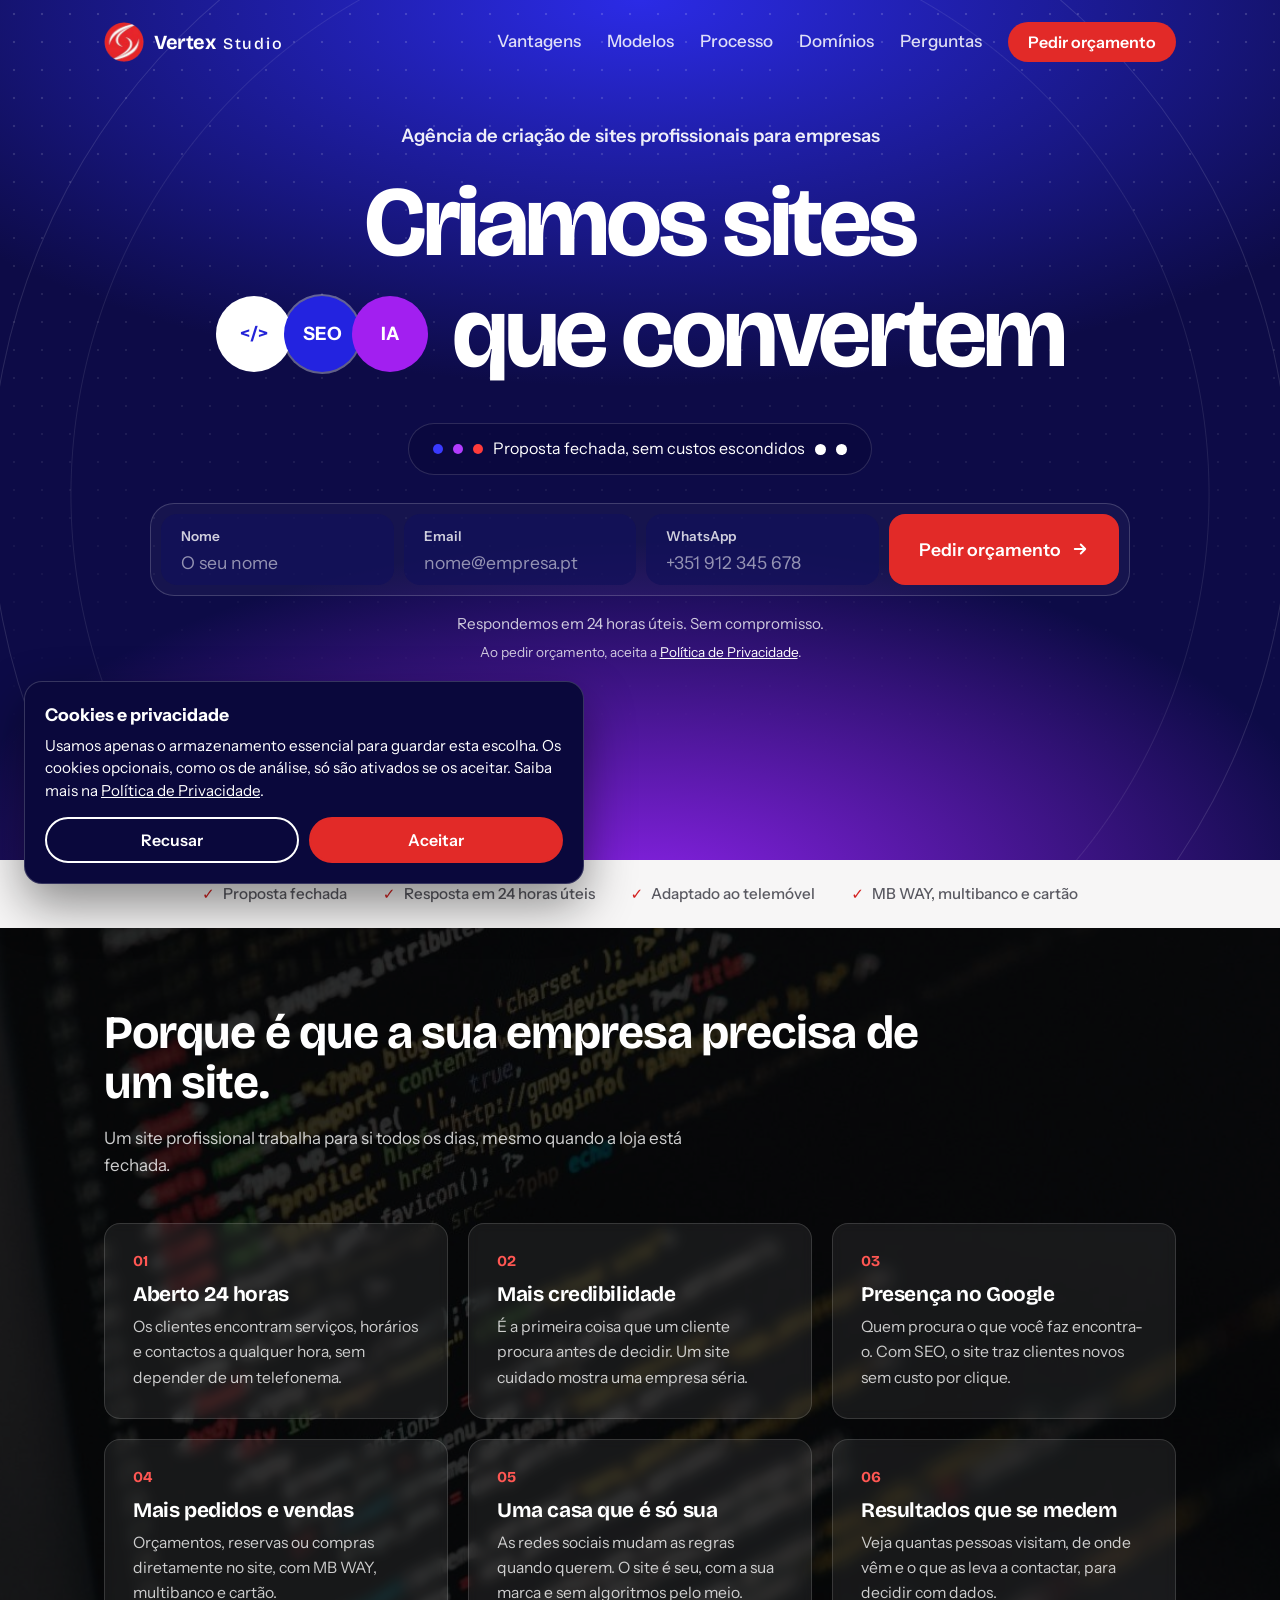
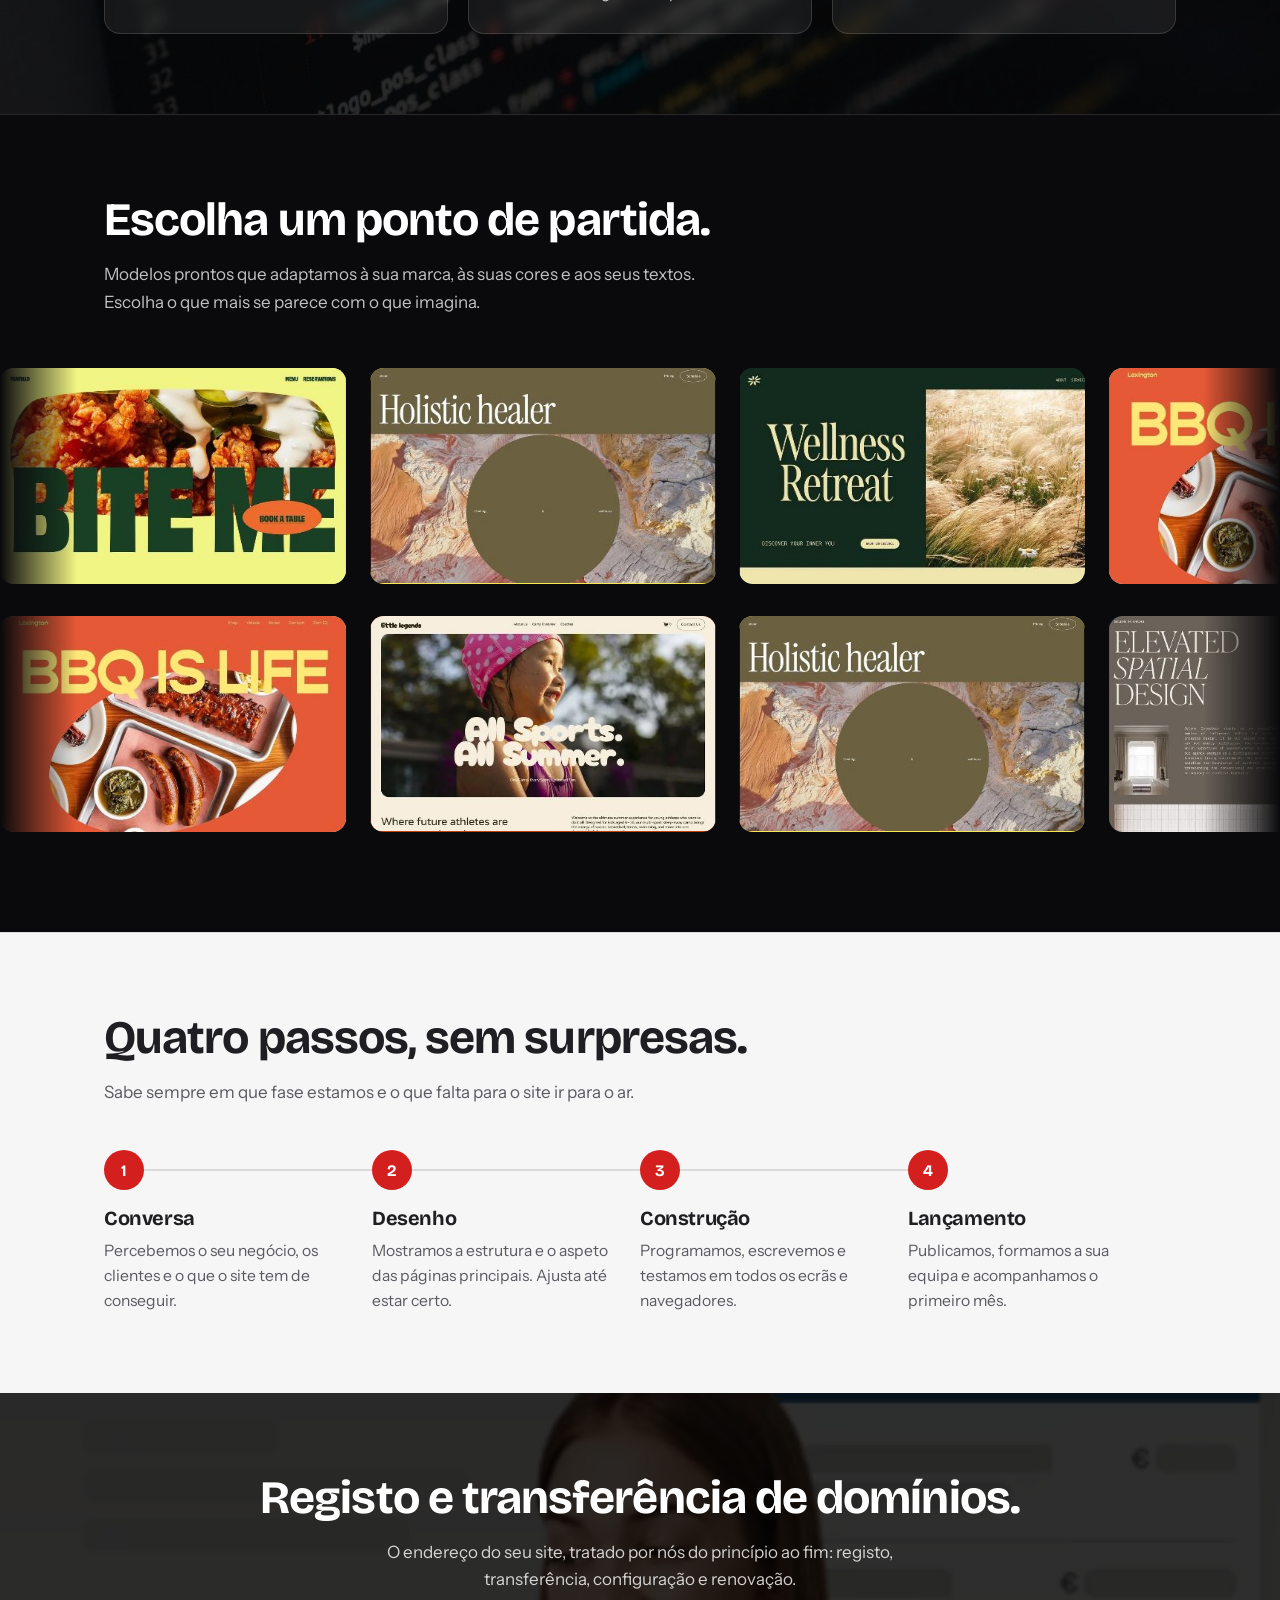
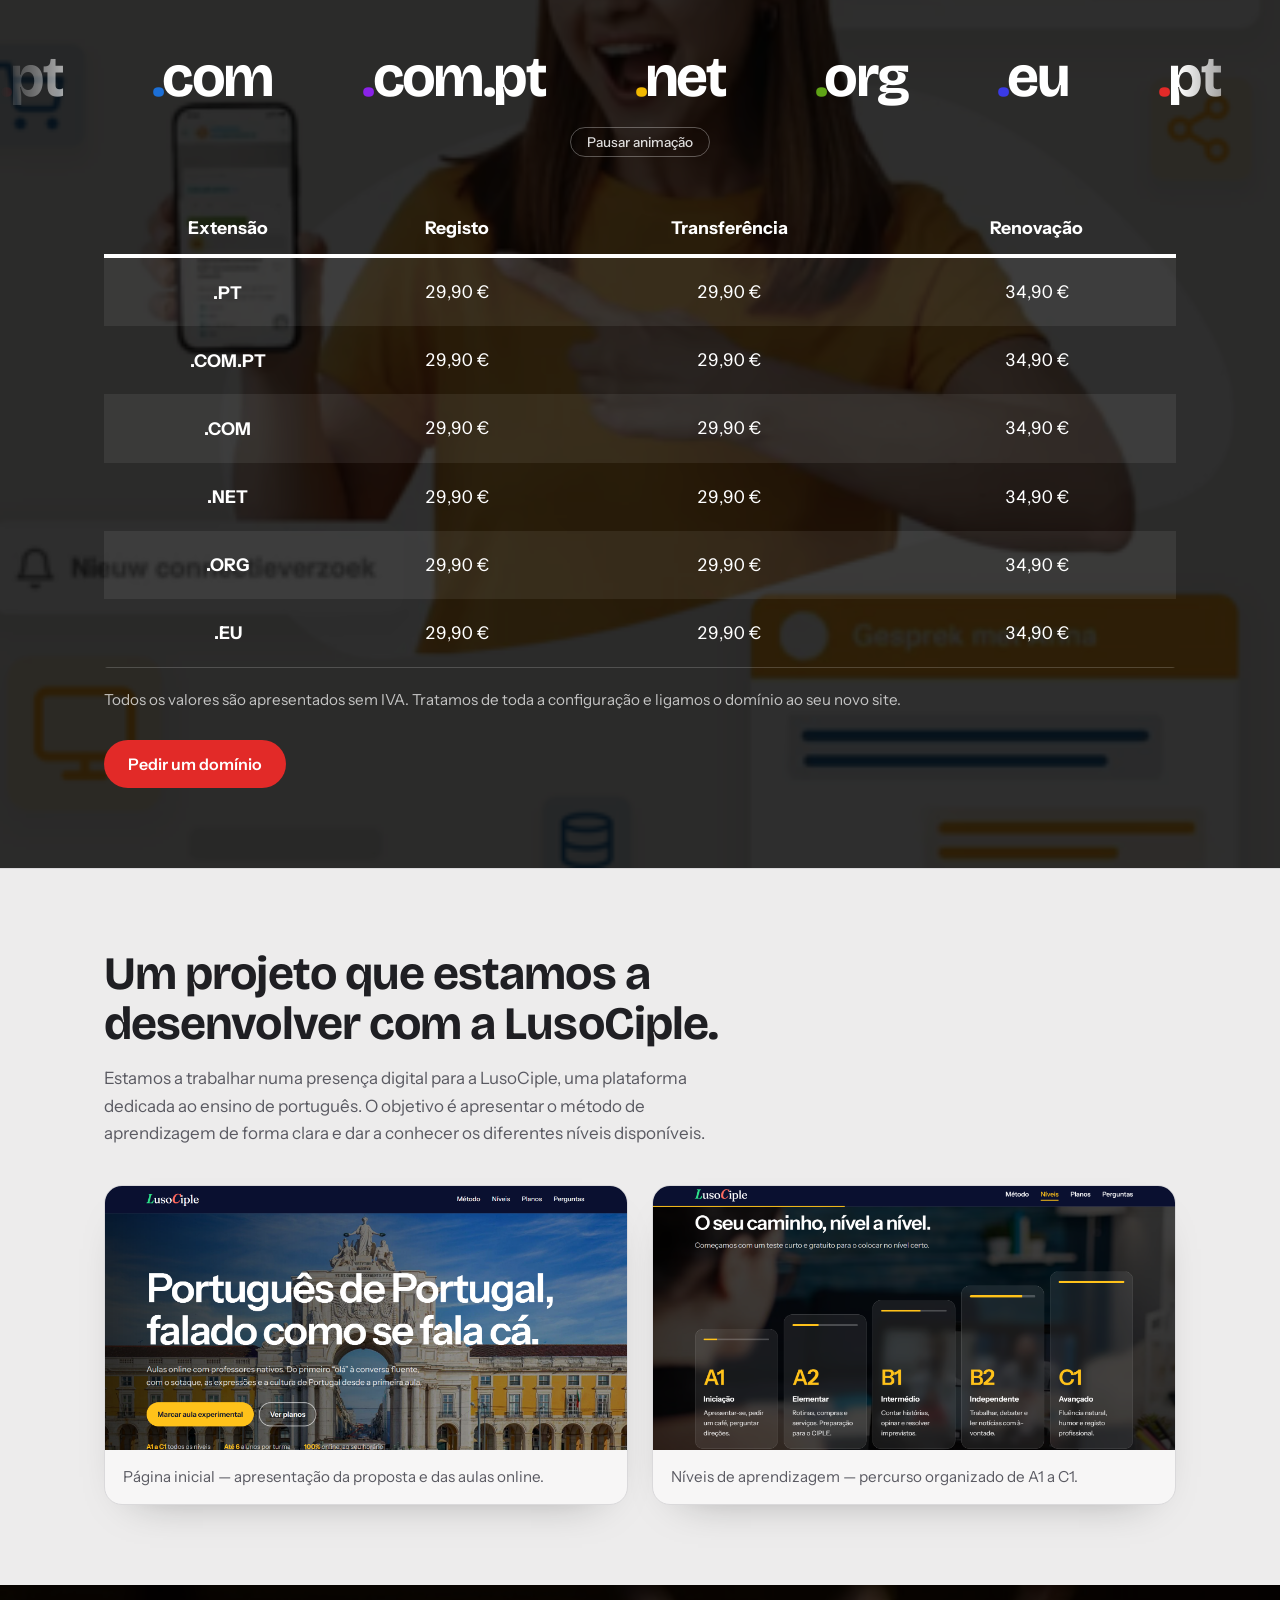
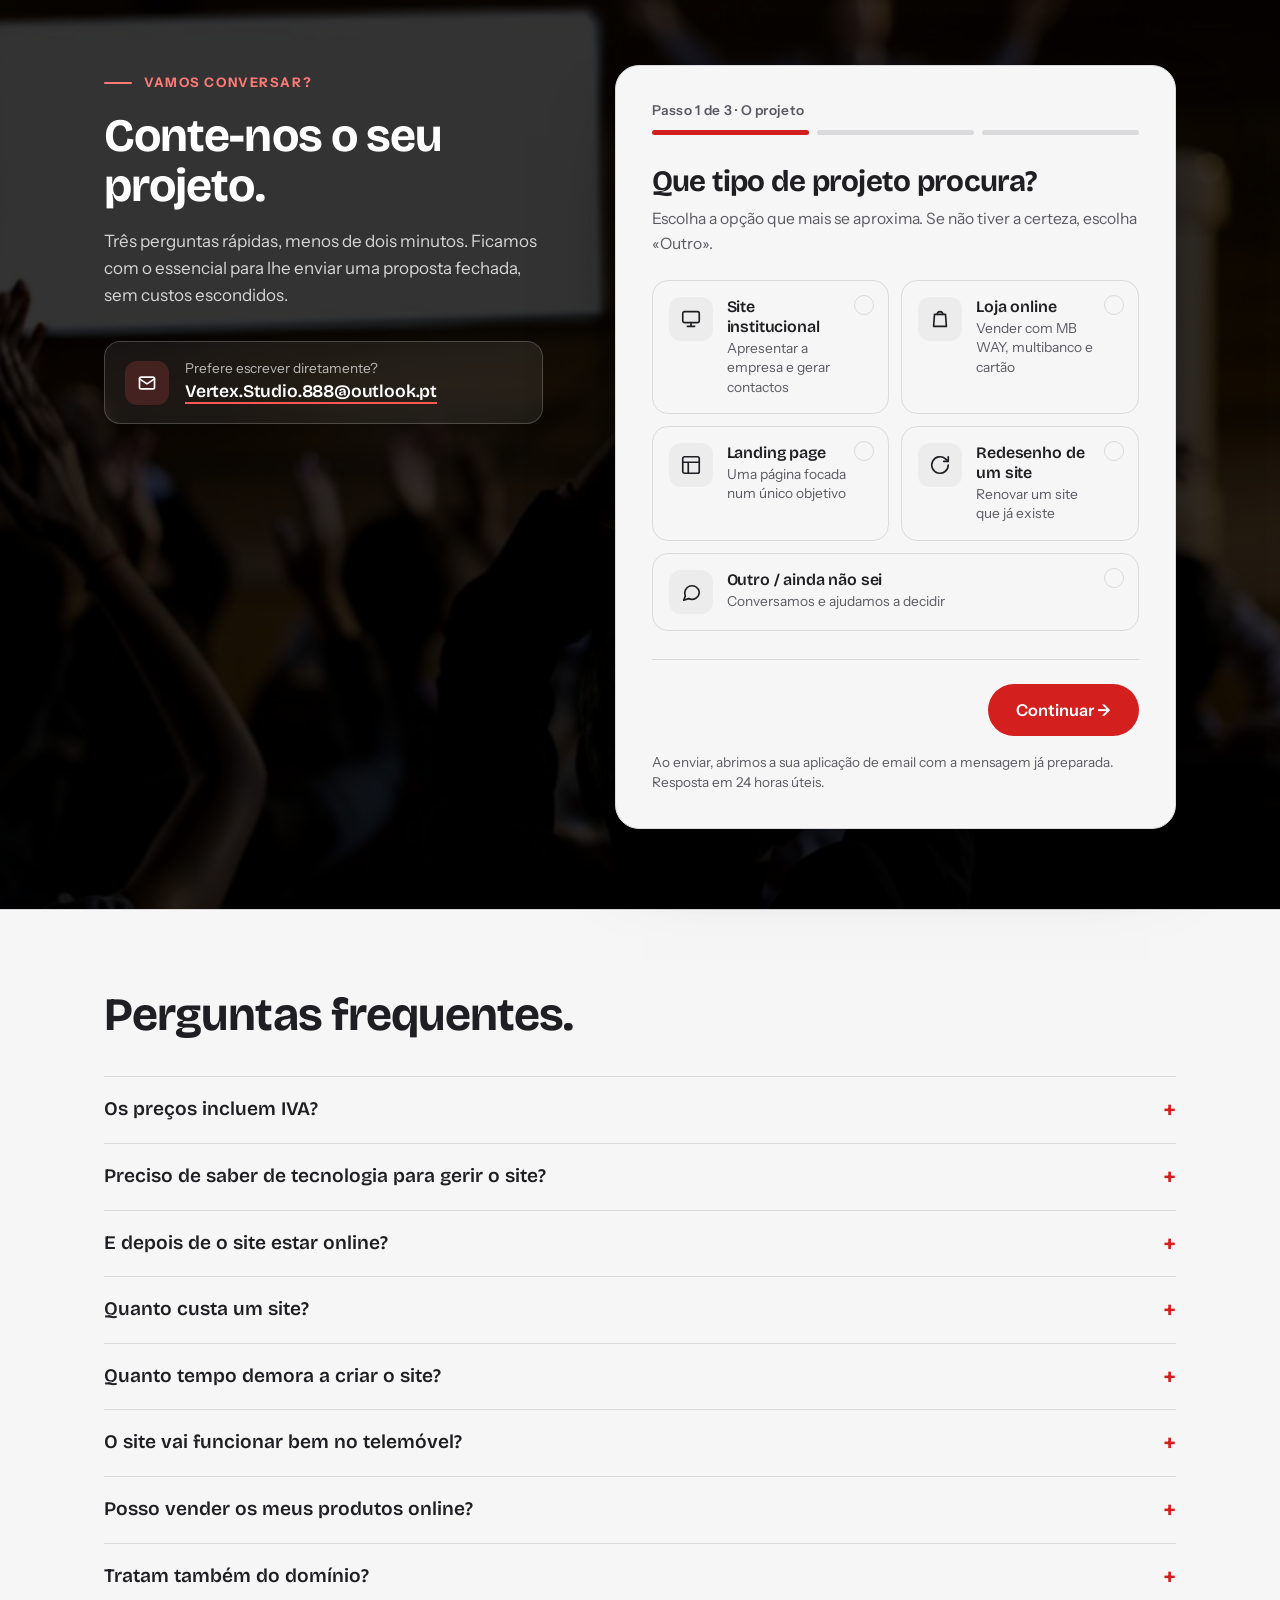
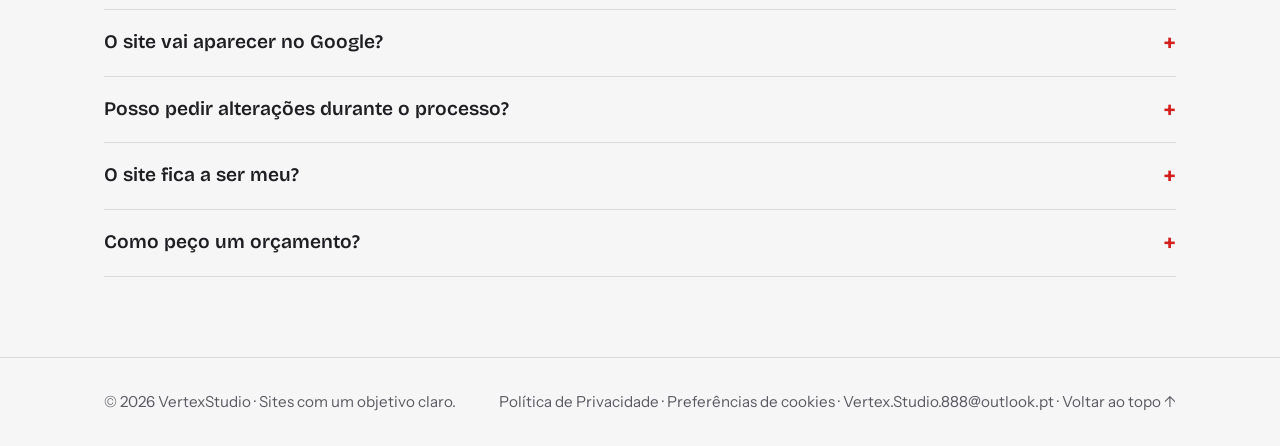
==== commit 5956e4d7: "Adicionar politica de privacidade" ====
--- a/index.html
+++ b/index.html
@@ -207,6 +207,11 @@
 .err{font-weight:600}
 .note.err{color:var(--accent)}
 footer a{text-decoration:none}footer a:hover{text-decoration:underline}
+.ec-consent a{color:var(--accent);text-decoration:underline}
+.fine-link{margin-top:6px;font-size:.85rem}
+.fine a{color:#fff;text-decoration:underline}
+.linkbtn{background:none;border:0;padding:0;font:inherit;color:inherit;cursor:pointer}
+footer .linkbtn:hover{text-decoration:underline}
 @media (max-width:860px){
   section{padding:56px 0}
   .menu{display:inline-block}
@@ -221,6 +226,51 @@
 .adv p{color:var(--muted);font-size:.98rem}
 @media (max-width:860px){.adv{grid-template-columns:1fr 1fr}}
 @media (max-width:560px){.adv{grid-template-columns:1fr}}
+
+/* Responsivo (telemóvel) e vantagens compactas */
+.cover>header{z-index:30}
+html,body{max-width:100%;overflow-x:clip}
+img,video{max-width:100%}
+.logo{min-width:0;flex:none}
+.logo span{white-space:nowrap}
+nav .btn,.cover nav .btn{white-space:nowrap}
+.pill{text-align:center}
+@supports (height:100svh){.cover{min-height:min(100svh,860px)}}
+.adv details>summary{list-style:none;display:flex;align-items:center;justify-content:space-between;gap:12px;cursor:pointer}
+.adv summary::-webkit-details-marker{display:none}
+.adv summary h3{margin:0}
+.adv details p{margin-top:8px}
+@media (min-width:861px){.adv summary{cursor:default}.adv summary::after{display:none}}
+@media (max-width:860px){
+  header .wrap{padding-top:14px;padding-bottom:14px;gap:10px}
+  nav{gap:10px}
+  nav>.btn{padding:9px 16px;font-size:.92rem}
+  .menu{padding:8px 14px}
+  .links{z-index:40;background:#0a083c;box-shadow:0 18px 40px rgba(0,0,0,.45)}
+  .links a{display:block;color:#fff}
+  .intro{padding-top:24px;padding-bottom:40px}
+  .tag{font-size:1.02rem}
+  .adv{grid-template-columns:1fr;gap:10px;margin-top:28px}
+  .adv article{display:grid;grid-template-columns:auto 1fr;column-gap:14px;padding:14px 18px;border-radius:14px}
+  .adv article::before{margin:0;line-height:1.5}
+  .adv h3{font-size:1.05rem}
+  .adv p{font-size:.95rem}
+  .adv summary::after{content:"+";font-size:1.5rem;line-height:1;color:#FF5753}
+  .adv details[open] summary::after{content:"−"}
+}
+@media (max-width:480px){
+  .wrap{padding-left:16px;padding-right:16px}
+  .logo{font-size:1.05rem;gap:8px}
+  .logo img{width:34px;height:34px}
+  .logo b{letter-spacing:.06em}
+  nav>.btn{padding:8px 12px;font-size:.85rem}
+  .menu{padding:7px 12px;font-size:.88rem}
+  .pill{font-size:.85rem;padding:10px 16px;gap:8px}
+  .pill i.w{display:none}
+  .fine{font-size:.88rem}
+  .trust{gap:6px 18px;padding:16px;font-size:.88rem}
+}
+@media (max-width:359px){nav>.btn{display:none}}
 #vantagens{background:linear-gradient(rgba(0,0,0,.8),rgba(0,0,0,.8)),url("[data-uri]") center/cover no-repeat;color:#fff;border-top:0}
 #vantagens h2{color:#fff}
 #vantagens .lead{color:rgba(255,255,255,.8)}
@@ -465,6 +515,7 @@
       <button class="btn" type="submit">Pedir orçamento <svg width="18" height="18" viewBox="0 0 24 24" fill="none" stroke="currentColor" stroke-width="2.5" stroke-linecap="round" stroke-linejoin="round" aria-hidden="true"><path d="M5 12h14M13 6l6 6-6 6"/></svg></button>
     </form>
     <p class="fine" id="n1" role="status">Respondemos em 24 horas úteis. Sem compromisso.</p>
+    <p class="fine fine-link">Ao pedir orçamento, aceita a <a href="privacidade.html" target="_blank" rel="noopener">Política de Privacidade</a>.</p>
   </div>
 </div>
 
@@ -476,12 +527,12 @@
       <h2>Porque é que a sua empresa precisa de um site.</h2>
       <p class="lead">Um site profissional trabalha para si todos os dias, mesmo quando a loja está fechada.</p>
       <div class="adv">
-        <article><h3>Aberto 24 horas</h3><p>Os clientes encontram serviços, horários e contactos a qualquer hora, sem depender de um telefonema.</p></article>
-        <article><h3>Mais credibilidade</h3><p>É a primeira coisa que um cliente procura antes de decidir. Um site cuidado mostra uma empresa séria.</p></article>
-        <article><h3>Presença no Google</h3><p>Quem procura o que você faz encontra-o. Com SEO, o site traz clientes novos sem custo por clique.</p></article>
-        <article><h3>Mais pedidos e vendas</h3><p>Orçamentos, reservas ou compras diretamente no site, com MB WAY, multibanco e cartão.</p></article>
-        <article><h3>Uma casa que é só sua</h3><p>As redes sociais mudam as regras quando querem. O site é seu, com a sua marca e sem algoritmos pelo meio.</p></article>
-        <article><h3>Resultados que se medem</h3><p>Veja quantas pessoas visitam, de onde vêm e o que as leva a contactar, para decidir com dados.</p></article>
+        <article><details open><summary><h3>Aberto 24 horas</h3></summary><p>Os clientes encontram serviços, horários e contactos a qualquer hora, sem depender de um telefonema.</p></details></article>
+        <article><details open><summary><h3>Mais credibilidade</h3></summary><p>É a primeira coisa que um cliente procura antes de decidir. Um site cuidado mostra uma empresa séria.</p></details></article>
+        <article><details open><summary><h3>Presença no Google</h3></summary><p>Quem procura o que você faz encontra-o. Com SEO, o site traz clientes novos sem custo por clique.</p></details></article>
+        <article><details open><summary><h3>Mais pedidos e vendas</h3></summary><p>Orçamentos, reservas ou compras diretamente no site, com MB WAY, multibanco e cartão.</p></details></article>
+        <article><details open><summary><h3>Uma casa que é só sua</h3></summary><p>As redes sociais mudam as regras quando querem. O site é seu, com a sua marca e sem algoritmos pelo meio.</p></details></article>
+        <article><details open><summary><h3>Resultados que se medem</h3></summary><p>Veja quantas pessoas visitam, de onde vêm e o que as leva a contactar, para decidir com dados.</p></details></article>
       </div>
     </div>
   </section>
@@ -657,7 +708,7 @@
             <label class="ec-label" for="ec-whats">WhatsApp <em>(opcional)</em></label>
             <input id="ec-whats" name="whats" type="tel" autocomplete="tel" inputmode="tel" placeholder="+351 912 345 678">
           </div>
-          <label class="ec-consent"><input type="checkbox" name="rgpd" aria-describedby="ec-m-rgpd"><span>Aceito que a VertexStudio use estes dados para me responder a este pedido.</span></label>
+          <label class="ec-consent"><input type="checkbox" name="rgpd" aria-describedby="ec-m-rgpd"><span>Aceito que a VertexStudio use estes dados para me responder a este pedido. Li a <a href="privacidade.html" target="_blank" rel="noopener">Política de Privacidade</a>.</span></label>
           <p class="ec-msg" id="ec-m-rgpd" role="alert"></p>
         </fieldset>
 
@@ -705,7 +756,7 @@
 </main>
 
 <footer>
-  <div class="wrap"><span>© 2026 VertexStudio · Sites com um objetivo claro.</span><span><a href="mailto:Vertex.Studio.888@outlook.pt">Vertex.Studio.888@outlook.pt</a> · <a href="#topo">Voltar ao topo ↑</a></span></div>
+  <div class="wrap"><span>© 2026 VertexStudio · Sites com um objetivo claro.</span><span><a href="privacidade.html">Política de Privacidade</a> · <button class="linkbtn" type="button" id="ck-open">Preferências de cookies</button> · <a href="mailto:Vertex.Studio.888@outlook.pt">Vertex.Studio.888@outlook.pt</a> · <a href="#topo">Voltar ao topo ↑</a></span></div>
 </footer>
 
 <script>
@@ -747,6 +798,12 @@
   mb.addEventListener("click",function(){mb.setAttribute("aria-expanded",nv.classList.toggle("open"))});
   nv.querySelectorAll(".links a").forEach(function(a){a.addEventListener("click",close)});
   document.addEventListener("keydown",function(e){if(e.key==="Escape")close()});
+  var mqA=window.matchMedia("(max-width:860px)"),ads=document.querySelectorAll(".adv details");
+  function setAdv(){ads.forEach(function(d){d.open=!mqA.matches})}
+  ads.forEach(function(d){d.querySelector("summary").addEventListener("click",function(e){if(!mqA.matches)e.preventDefault()})});
+  if(mqA.addEventListener)mqA.addEventListener("change",function(){setAdv();if(!mqA.matches)close()});
+  setAdv();
+  document.addEventListener("click",function(e){if(!nv.contains(e.target))close()});
   wire(document.getElementById("orcamento"),document.getElementById("n1"));
   var L=[
     '<i class="n"></i><i class="c" style="height:34%;flex:none"></i><div class="r"><i></i><i></i><i></i></div>',
@@ -944,5 +1001,6 @@
 (function(){var b=document.getElementById("tld-pause");if(!b)return;var s=document.querySelector(".tld-strip");
 b.addEventListener("click",function(){var p=s.classList.toggle("is-paused");b.setAttribute("aria-pressed",p);b.textContent=p?"Retomar animação":"Pausar animação"});})();
 </script>
+<script src="cookies.js"></script>
 </body>
 </html>
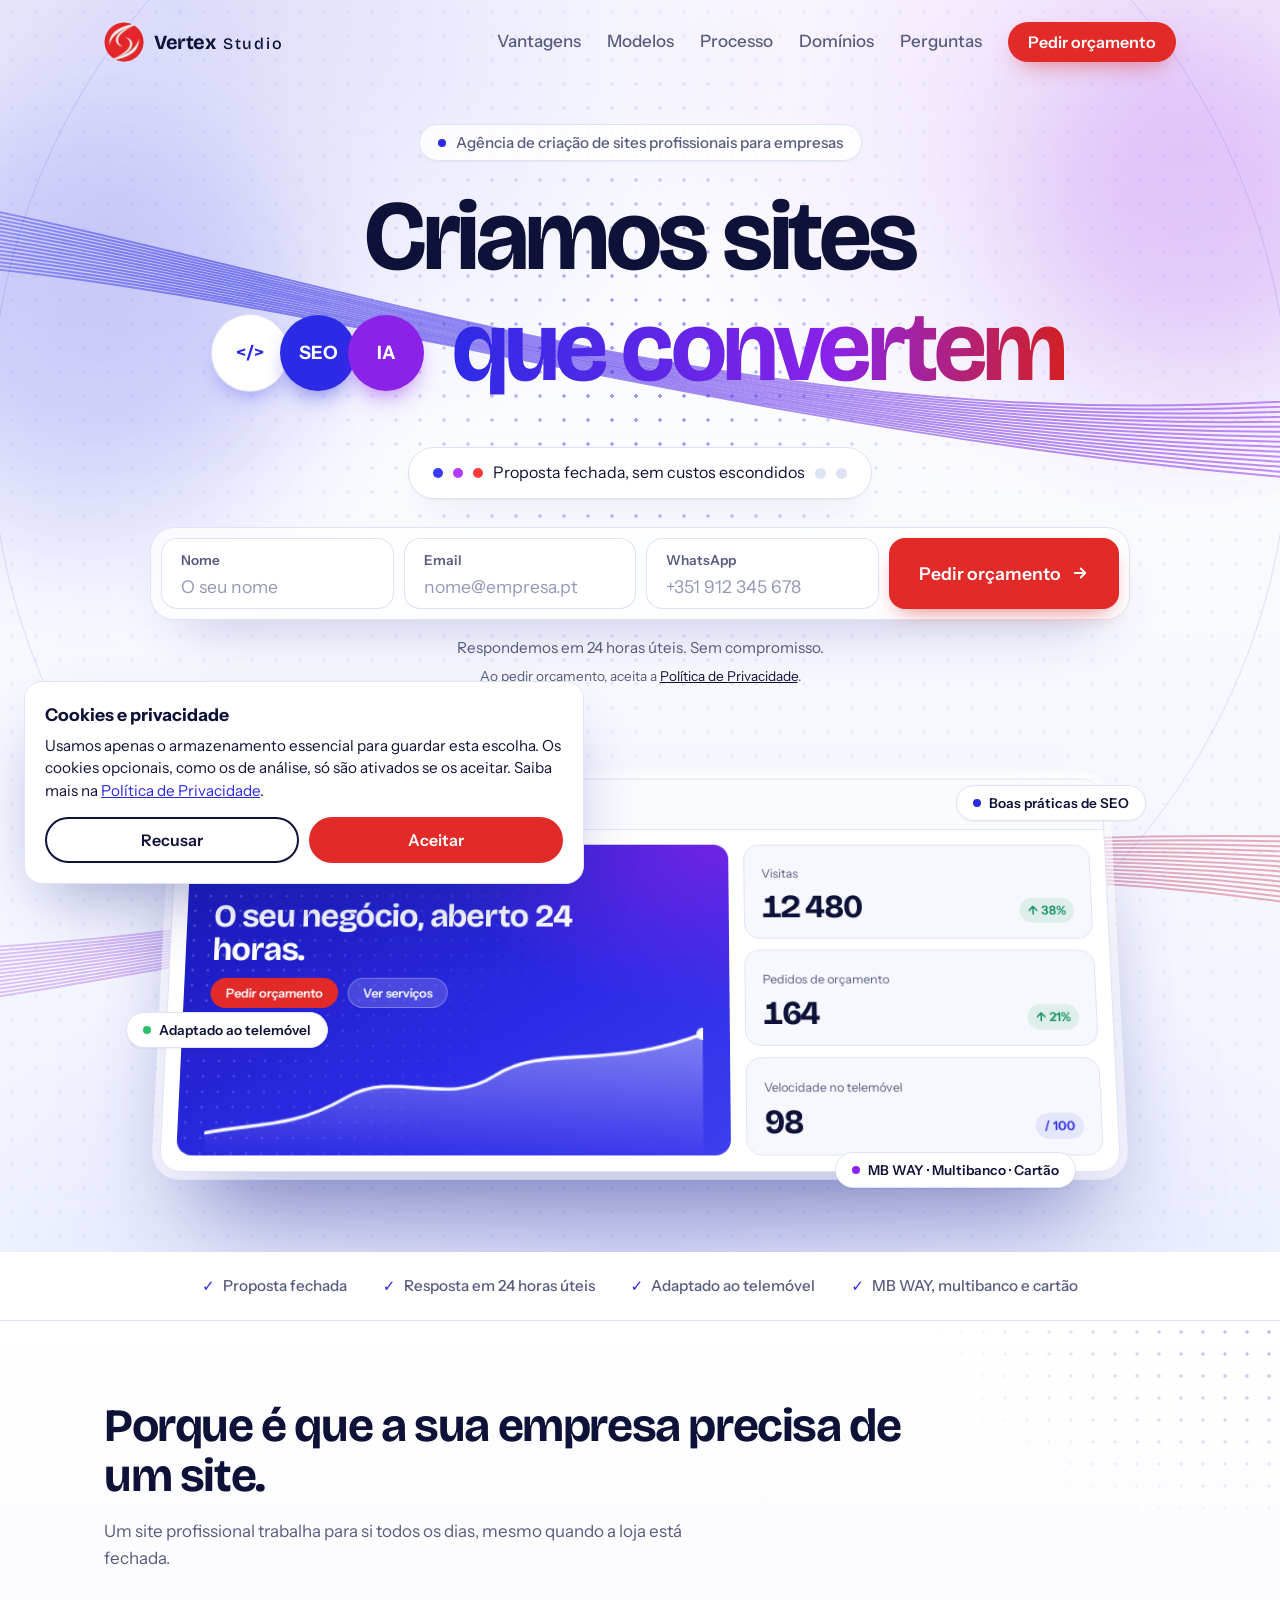
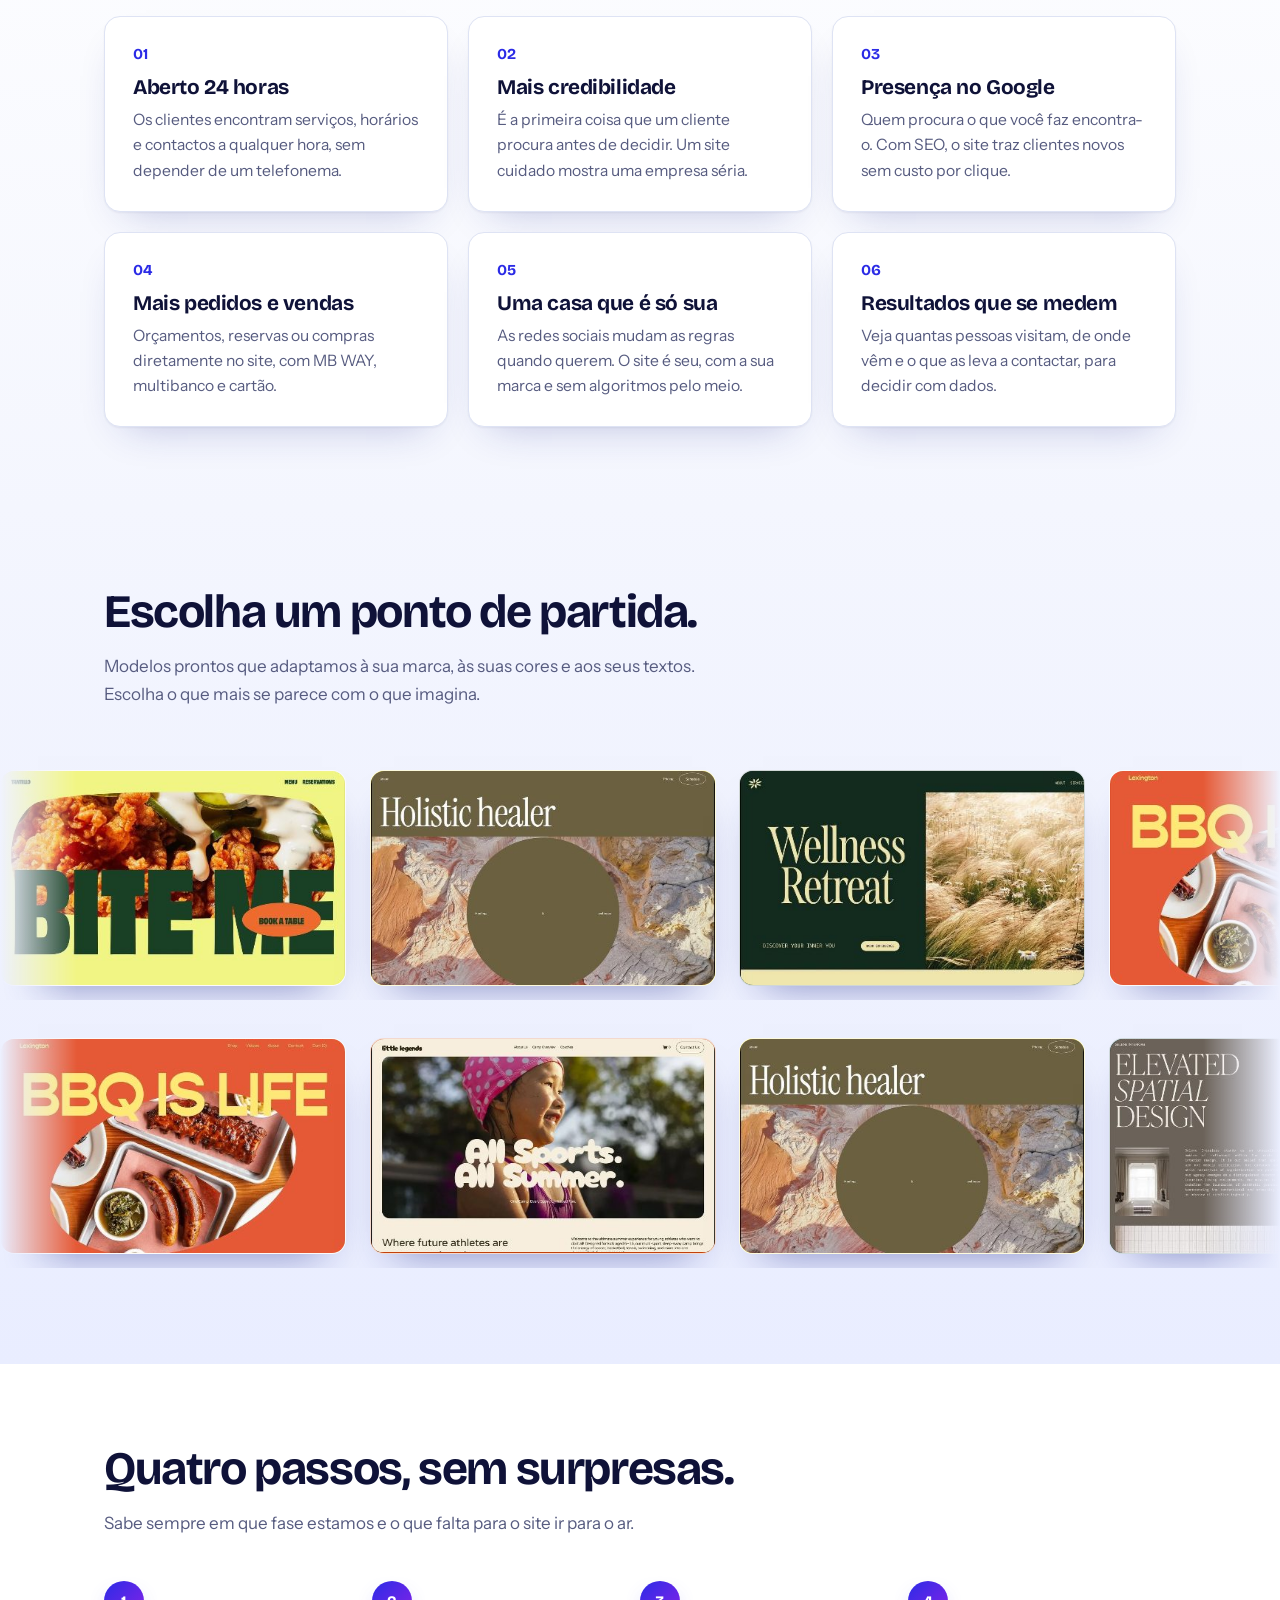
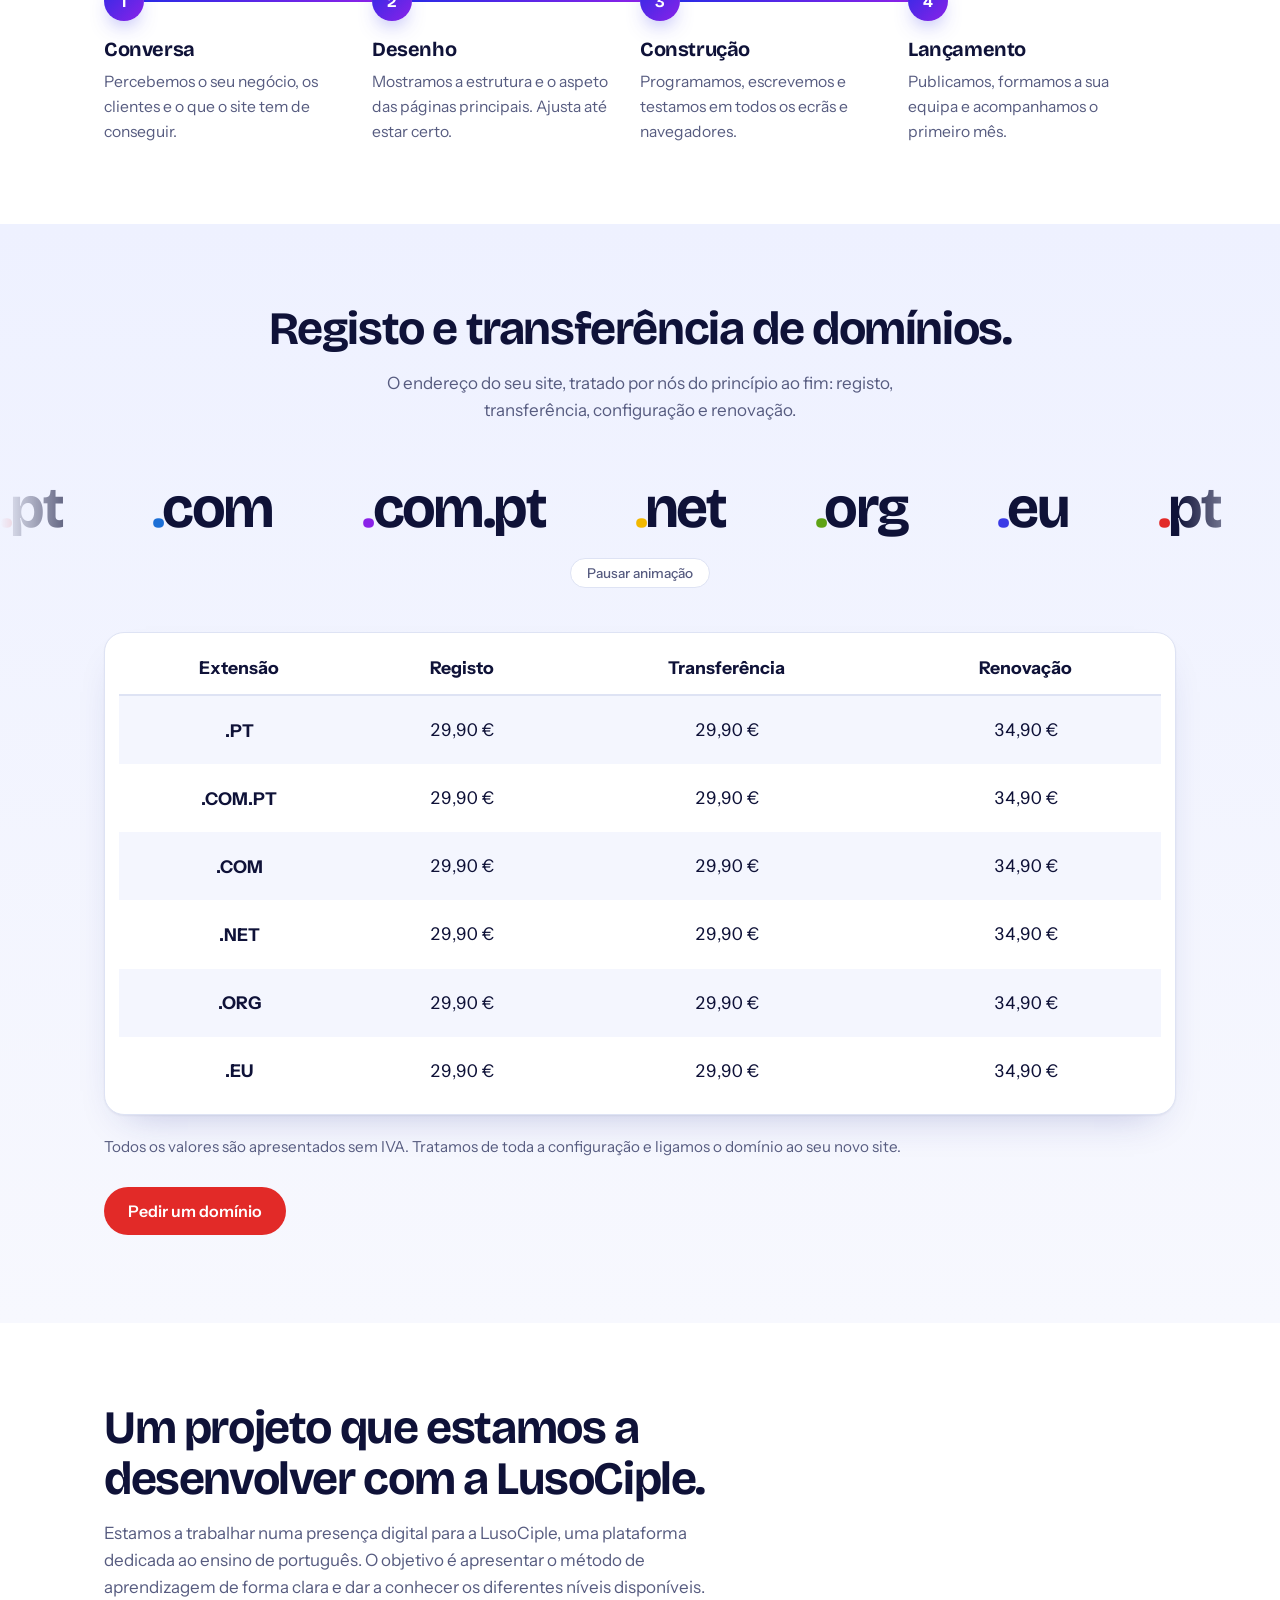
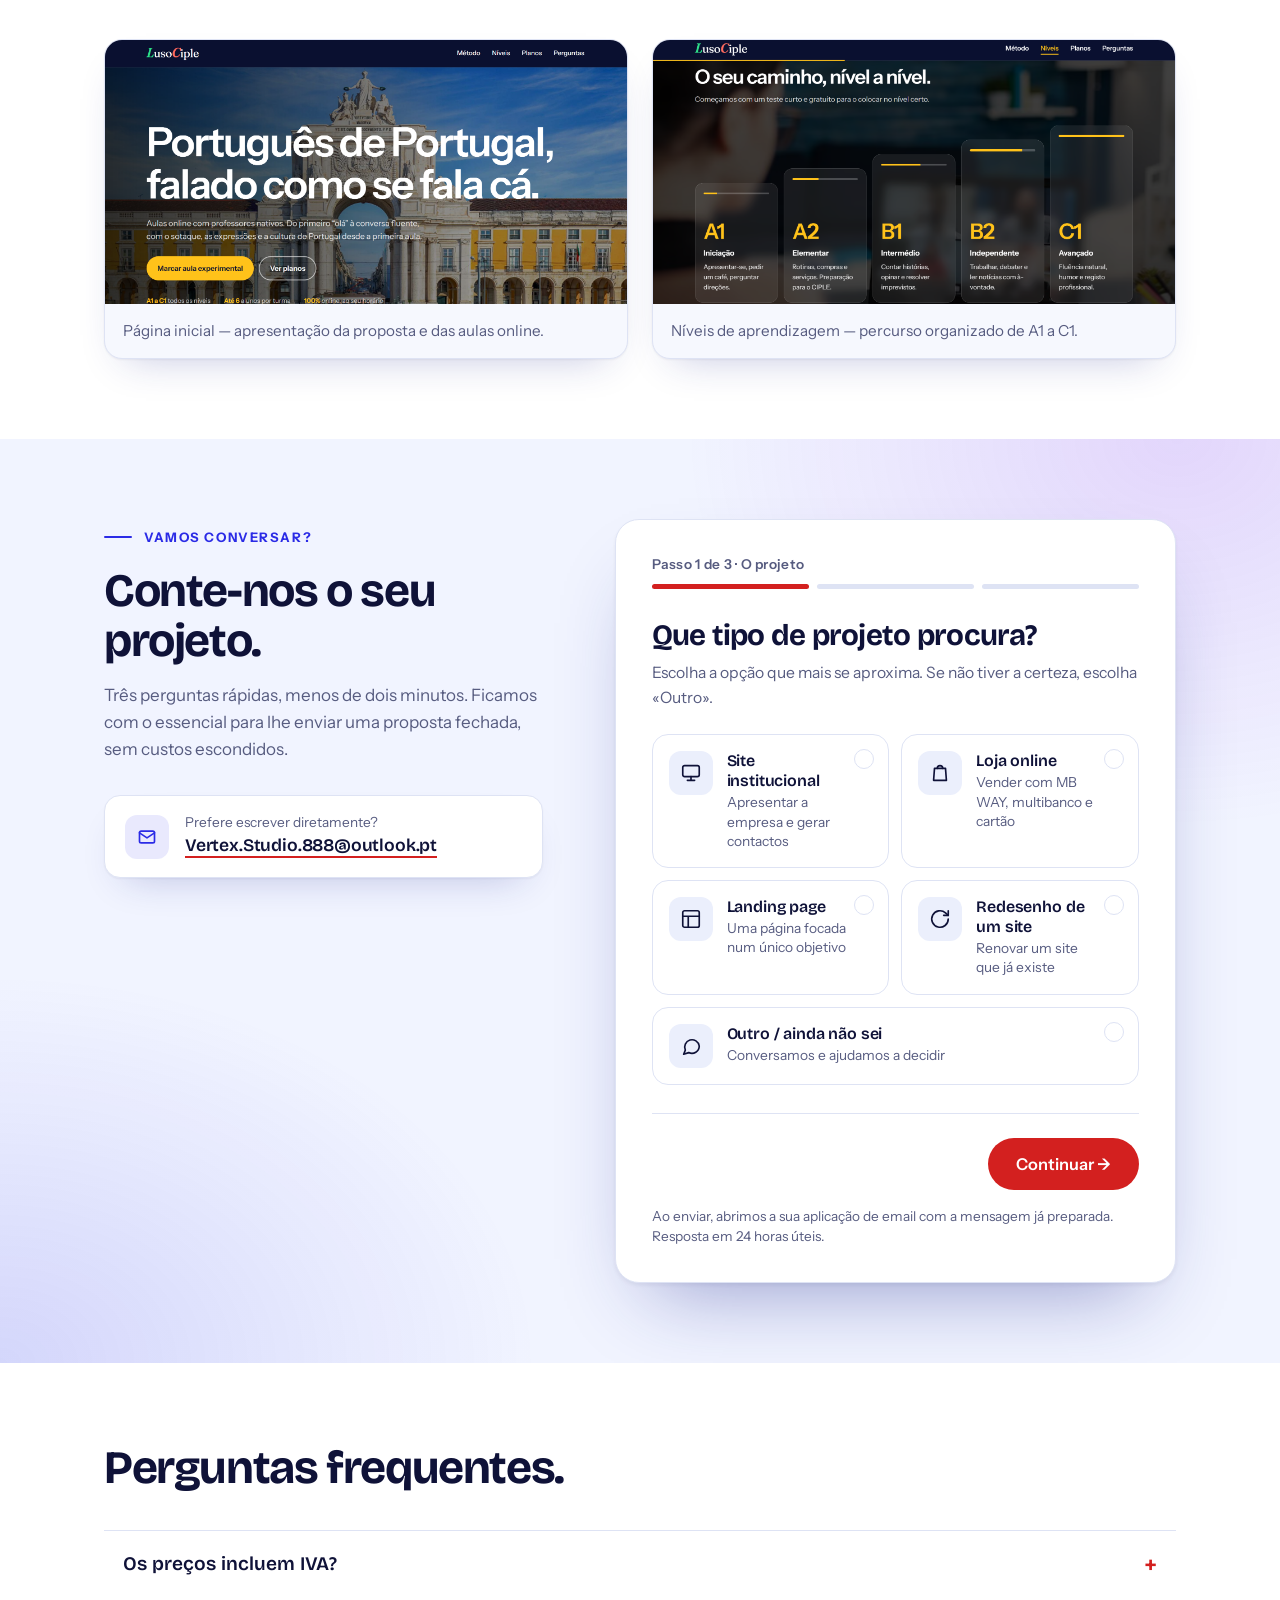
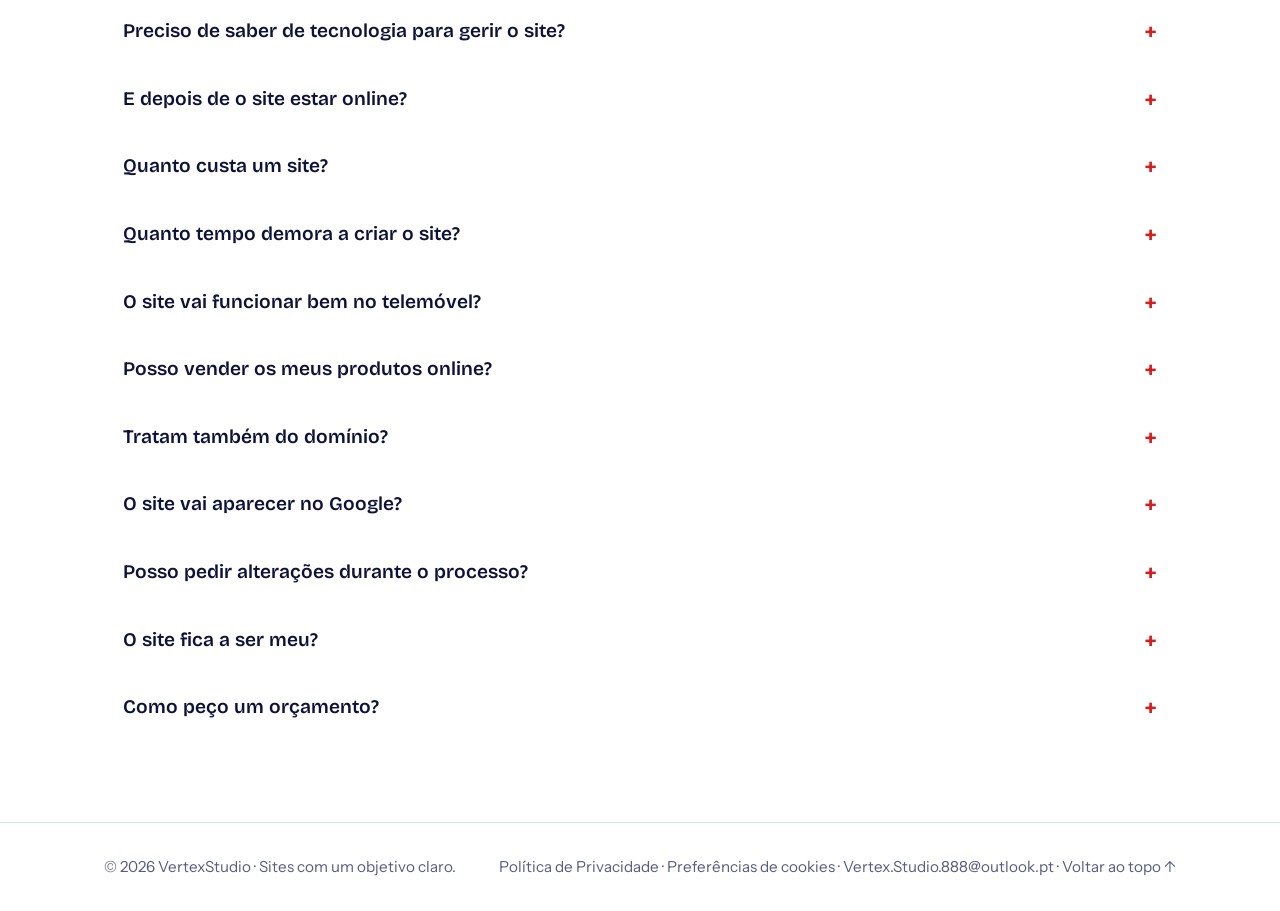
==== commit b9475ad3: "Novo estilo" ====
--- a/index.html
+++ b/index.html
@@ -3,7 +3,7 @@
 <head>
 <meta charset="utf-8">
 <meta name="viewport" content="width=device-width, initial-scale=1, viewport-fit=cover">
-<meta name="theme-color" content="#0d0b47">
+<meta name="theme-color" content="#F6F8FE">
 <meta property="og:title" content="VertexStudio – Criação de sites">
 <meta property="og:description" content="Sites e lojas online com proposta fechada, sem custos escondidos.">
 <meta property="og:type" content="website">
@@ -20,16 +20,6 @@
   --body:"Instrument Sans",system-ui,-apple-system,"Segoe UI",sans-serif;
   box-sizing:border-box;padding-top:env(safe-area-inset-top,0px);padding-bottom:env(safe-area-inset-bottom,0px);
   color-scheme:light;
-}
-@media (prefers-color-scheme:dark){
-  :root:not([data-theme="light"]){
-    --bg:#151517;--surface:#202024;--ink:#F3F2F2;--muted:#A9A9B1;--line:#35353B;
-    --accent:#FF5753;--on-accent:#151517;--dot:#F3F2F2;color-scheme:dark;
-  }
-}
-:root[data-theme="dark"]{
-  --bg:#151517;--surface:#202024;--ink:#F3F2F2;--muted:#A9A9B1;--line:#35353B;
-  --accent:#FF5753;--on-accent:#151517;--dot:#F3F2F2;color-scheme:dark;
 }
 html{scroll-padding-top:env(safe-area-inset-top,0px);scroll-behavior:smooth}
 *,*::before,*::after{box-sizing:inherit}
@@ -475,6 +465,7 @@
 }
 
 </style>
+<link rel="stylesheet" href="light.css">
 </head>
 <body>
 <a class="skip" href="#main">Saltar para o conteúdo</a>
@@ -1001,6 +992,7 @@
 (function(){var b=document.getElementById("tld-pause");if(!b)return;var s=document.querySelector(".tld-strip");
 b.addEventListener("click",function(){var p=s.classList.toggle("is-paused");b.setAttribute("aria-pressed",p);b.textContent=p?"Retomar animação":"Pausar animação"});})();
 </script>
+<script src="dynamic.js"></script>
 <script src="cookies.js"></script>
 </body>
 </html>
--- a/light.css
+++ b/light.css
@@ -0,0 +1,418 @@
+/* ==========================================================================
+   VertexStudio · tema claro e dinâmico
+   Carrega DEPOIS do <style> do index.html e sobrepõe os estilos escuros.
+   Para voltar ao visual antigo, basta retirar o <link> deste ficheiro
+   (e o <script src="dynamic.js">) do index.html.
+   ========================================================================== */
+
+@property --mx { syntax: "<percentage>"; inherits: true; initial-value: 50%; }
+@property --my { syntax: "<percentage>"; inherits: true; initial-value: 30%; }
+
+/* ---------- 1. Tokens (sempre claro, mesmo com o sistema em modo escuro) ---------- */
+:root, :root:root {
+  --bg: #F6F8FE;
+  --surface: #EBEFFC;
+  --ink: #0F1238;
+  --muted: #575C80;
+  --line: #DEE3F4;
+  --accent: #D3201F;
+  --on-accent: #fff;
+  --dot: #2B2BE6;
+  --blue: #2B2BE6;
+  --violet: #8A22E8;
+  --card: #fff;
+  --shadow: 0 1px 2px rgba(15, 18, 56, .05), 0 18px 40px -22px rgba(30, 40, 140, .30);
+  --shadow-lg: 0 2px 4px rgba(15, 18, 56, .06), 0 40px 80px -36px rgba(30, 40, 140, .45);
+  --ease: cubic-bezier(.2, .7, .2, 1);
+  color-scheme: light;
+}
+body { background: var(--bg); color: var(--ink); }
+::selection { background: rgba(43, 43, 230, .18); }
+
+/* ---------- 2. Barra de progresso do scroll ---------- */
+.vs-progress {
+  position: fixed; top: 0; left: 0; right: 0; height: 3px; z-index: 80;
+  transform-origin: 0 50%; transform: scaleX(0);
+  background: linear-gradient(90deg, var(--blue), var(--violet) 55%, var(--accent));
+  pointer-events: none;
+}
+
+/* ---------- 3. Cabeçalho flutuante com vidro ---------- */
+.cover > header {
+  position: fixed; top: 0; left: 0; right: 0; z-index: 70;
+  transition: background .35s ease, box-shadow .35s ease, backdrop-filter .35s ease;
+}
+.cover > header .wrap { transition: padding .35s ease; }
+.cover > header.scrolled {
+  background: rgba(255, 255, 255, .78);
+  -webkit-backdrop-filter: saturate(1.6) blur(16px);
+  backdrop-filter: saturate(1.6) blur(16px);
+  box-shadow: 0 1px 0 var(--line), 0 12px 30px -24px rgba(30, 40, 140, .5);
+}
+.cover > header.scrolled .wrap { padding-top: 12px; padding-bottom: 12px; }
+.cover { padding-top: 84px; }
+.logo { color: var(--ink); }
+.cover nav a { color: var(--muted); }
+.cover nav a:hover { color: var(--ink); }
+.cover nav .links a { position: relative; }
+.cover nav .links a::after {
+  content: ""; position: absolute; left: 0; right: 0; bottom: -6px; height: 2px; border-radius: 2px;
+  background: linear-gradient(90deg, var(--blue), var(--violet));
+  transform: scaleX(0); transform-origin: left; transition: transform .35s var(--ease);
+}
+.cover nav .links a:hover::after { transform: scaleX(1); }
+.menu { background: #fff; border-color: var(--line); color: var(--ink); }
+
+/* ---------- 4. Botões ---------- */
+.btn { position: relative; overflow: hidden; transition: transform .25s var(--ease), box-shadow .25s ease, filter .2s; }
+.cover .btn, .cover nav .btn { background: #E22A28; color: #fff; box-shadow: 0 10px 24px -12px rgba(226, 42, 40, .8); }
+.btn:hover { transform: translateY(-2px); filter: none; box-shadow: 0 16px 28px -14px rgba(226, 42, 40, .85); }
+.btn.ghost { box-shadow: inset 0 0 0 2px var(--line); }
+.btn.ghost:hover { box-shadow: inset 0 0 0 2px var(--ink); }
+.btn::after {
+  content: ""; position: absolute; inset: 0; pointer-events: none;
+  background: linear-gradient(110deg, transparent 30%, rgba(255, 255, 255, .42) 50%, transparent 70%);
+  transform: translateX(-120%); transition: transform .7s var(--ease);
+}
+.btn:hover::after { transform: translateX(120%); }
+
+/* ---------- 5. Hero claro com pontos halftone ---------- */
+.cover {
+  color: var(--ink); min-height: 0;
+  background:
+    radial-gradient(70% 55% at 14% 0%, rgba(43, 43, 230, .17), transparent 70%),
+    radial-gradient(60% 50% at 90% 6%, rgba(138, 34, 232, .15), transparent 70%),
+    radial-gradient(90% 40% at 50% 100%, rgba(43, 43, 230, .10), transparent 70%),
+    linear-gradient(#fff, #F1F4FF);
+}
+@supports (height: 100svh) { .cover { min-height: 0; } }
+
+/* pontos: apagados em todo o lado, acendem junto ao cursor (ou varrem sozinhos) */
+.cover::before {
+  background-image: radial-gradient(rgba(43, 43, 230, .55) 1.5px, transparent 2px);
+  background-size: 24px 24px;
+  -webkit-mask-image: radial-gradient(circle 380px at var(--mx) var(--my), #000, rgba(0, 0, 0, .16) 70%, rgba(0, 0, 0, .09));
+  mask-image: radial-gradient(circle 380px at var(--mx) var(--my), #000, rgba(0, 0, 0, .16) 70%, rgba(0, 0, 0, .09));
+  animation: vsSweep 11s ease-in-out infinite alternate;
+}
+.cover.has-pointer::before { animation: none; }
+@keyframes vsSweep { from { --mx: 12%; --my: 18%; } to { --mx: 88%; --my: 62%; } }
+
+/* anel grande */
+.cover::after {
+  background: none; border: 1px solid rgba(43, 43, 230, .13);
+  animation: vsBreathe 12s ease-in-out infinite alternate;
+}
+@keyframes vsBreathe { from { transform: translateX(-50%) scale(.97); } to { transform: translateX(-50%) scale(1.03); } }
+
+/* manchas de cor com parallax */
+.vs-blob {
+  position: absolute; border-radius: 50%; filter: blur(70px); opacity: .55; pointer-events: none;
+  transform: translate3d(0, calc(var(--sy, 0) * -.14px), 0);
+}
+.cover > .vs-blob.a { width: 420px; height: 420px; left: -120px; top: 120px; background: rgba(43, 43, 230, .35); z-index: 0; animation: vsDrift 16s ease-in-out infinite alternate; }
+.cover > .vs-blob.b { width: 360px; height: 360px; right: -100px; top: 40px; background: rgba(138, 34, 232, .30); z-index: 0; animation: vsDrift 19s ease-in-out infinite alternate-reverse; }
+@keyframes vsDrift { to { margin-left: 40px; margin-top: 30px; } }
+
+/* linhas de seda que se desenham sozinhas */
+.cover > .vs-silk { position: absolute; inset: 0; z-index: 0; width: 100%; height: 100%; pointer-events: none; overflow: visible; }
+.vs-silk g { transform-origin: 50% 50%; animation: vsSilk 18s ease-in-out infinite alternate; }
+.vs-silk g.r2 { animation-duration: 23s; animation-direction: alternate-reverse; }
+.vs-silk path {
+  fill: none; stroke-linecap: round; stroke-width: 1.3;
+  stroke-dasharray: 1; stroke-dashoffset: 1;
+  animation: vsDraw 2.8s cubic-bezier(.45, 0, .2, 1) forwards;
+  animation-delay: calc(var(--i) * 80ms + .2s);
+}
+@keyframes vsDraw { to { stroke-dashoffset: 0; } }
+@keyframes vsSilk { from { transform: translate3d(-16px, 6px, 0) rotate(-.6deg); } to { transform: translate3d(16px, -8px, 0) rotate(.8deg); } }
+
+/* texto do hero */
+.cover :focus-visible { outline-color: var(--blue); }
+.tag {
+  display: inline-flex; align-items: center; gap: 10px; padding: 8px 18px; border-radius: 999px;
+  font-size: .95rem; font-weight: 500; color: var(--muted);
+  background: rgba(255, 255, 255, .85); border: 1px solid var(--line); box-shadow: var(--shadow);
+}
+.tag::before {
+  content: ""; width: 8px; height: 8px; border-radius: 50%; background: var(--blue); flex: none;
+  box-shadow: 0 0 0 0 rgba(43, 43, 230, .5); animation: vsPing 2.4s ease-out infinite;
+}
+@keyframes vsPing { to { box-shadow: 0 0 0 10px rgba(43, 43, 230, 0); } }
+.intro h1 { color: var(--ink); }
+#w {
+  background: linear-gradient(90deg, var(--blue), var(--violet) 62%, #D3201F);
+  -webkit-background-clip: text; background-clip: text;
+  color: transparent; -webkit-text-fill-color: transparent; padding: 0 .04em .1em;
+}
+.b1 { background: #fff; color: var(--blue); box-shadow: 0 0 0 1px var(--line), 0 12px 24px -12px rgba(43, 43, 230, .55); }
+.b2 { background: var(--blue); color: #fff; box-shadow: 0 12px 24px -10px rgba(43, 43, 230, .7); }
+.b3 { background: var(--violet); color: #fff; box-shadow: 0 12px 24px -10px rgba(138, 34, 232, .7); }
+.badges span { animation: vsFloat 4.8s ease-in-out infinite; }
+.badges span:nth-child(2) { animation-delay: -1.6s; }
+.badges span:nth-child(3) { animation-delay: -3.2s; }
+@keyframes vsFloat { 50% { transform: translateY(-7px); } }
+.pill { background: #fff; border: 1px solid var(--line); color: var(--ink); box-shadow: var(--shadow); }
+.pill i.w { background: var(--line); }
+
+.bar {
+  background: rgba(255, 255, 255, .72); border: 1px solid var(--line);
+  box-shadow: 0 30px 60px -34px rgba(30, 40, 140, .45);
+  -webkit-backdrop-filter: blur(10px); backdrop-filter: blur(10px);
+  transition: box-shadow .3s ease, transform .3s var(--ease);
+}
+.bar:focus-within { box-shadow: 0 36px 70px -30px rgba(43, 43, 230, .55); transform: translateY(-2px); }
+.bar label { background: #fff; color: var(--muted); box-shadow: inset 0 0 0 1px var(--line); transition: box-shadow .2s; }
+.cover .bar input { color: var(--ink); }
+.bar input::placeholder { color: #9399B8; }
+.bar label:focus-within { box-shadow: inset 0 0 0 2px var(--blue); }
+.cover .bar label:has(input[aria-invalid="true"]) { box-shadow: inset 0 0 0 2px var(--accent); }
+.fine { color: var(--muted); }
+.fine a { color: var(--ink); }
+
+/* entrada escalonada do hero */
+.intro > * { animation: vsRise .9s var(--ease) backwards; }
+.intro > :nth-child(2) { animation-delay: .08s; }
+.intro > :nth-child(3) { animation-delay: .18s; }
+.intro > :nth-child(4) { animation-delay: .28s; }
+.intro > :nth-child(5) { animation-delay: .36s; }
+.intro > :nth-child(6) { animation-delay: .42s; }
+@keyframes vsRise { from { opacity: 0; transform: translateY(26px); } }
+
+/* ---------- 6. Painel de exemplo que inclina e endireita ---------- */
+.cover > .vs-show { max-width: 1040px; margin: 0 auto; padding: 0 24px 80px; }
+.vs-stage { position: relative; perspective: 1700px; }
+.vs-win {
+  --rx: 20deg; --ry: 0deg; --rx2: 0deg;
+  position: relative; border-radius: 22px; background: #fff; border: 1px solid var(--line); overflow: hidden;
+  box-shadow: 0 0 0 8px rgba(255, 255, 255, .55), 0 70px 100px -40px rgba(30, 40, 140, .6);
+  transform: rotateX(calc(var(--rx) + var(--rx2))) rotateY(var(--ry)) scale(var(--sc, .95));
+  transform-origin: 50% 100%; transition: transform .25s ease-out; will-change: transform;
+}
+.vs-wbar { display: flex; align-items: center; gap: 7px; padding: 12px 16px; border-bottom: 1px solid var(--line); background: #FAFBFF; }
+.vs-wbar i { width: 10px; height: 10px; border-radius: 50%; background: #D7DBEE; }
+.vs-wbar i:nth-child(1) { background: #FF6B63; } .vs-wbar i:nth-child(2) { background: #FFC24B; } .vs-wbar i:nth-child(3) { background: #3DCB7B; }
+.vs-wbar span { margin-left: 14px; padding: 5px 16px; border-radius: 999px; background: #EEF1FC; color: var(--muted); font-size: .82rem; }
+.vs-wbody { display: grid; grid-template-columns: 1.55fr 1fr; gap: 16px; padding: 16px; text-align: left; }
+.vs-hero {
+  position: relative; overflow: hidden; border-radius: 16px; padding: 28px 28px 0; color: #fff; min-height: 300px;
+  display: flex; flex-direction: column; gap: 12px;
+  background: radial-gradient(90% 90% at 100% 0%, rgba(138, 34, 232, .75), transparent 60%), linear-gradient(150deg, #1717B5, #2B2BE6 60%, #3E3EF0);
+}
+.vs-hero::before {
+  content: ""; position: absolute; inset: 0; pointer-events: none;
+  background-image: radial-gradient(rgba(255, 255, 255, .28) 1.2px, transparent 1.7px); background-size: 16px 16px;
+  -webkit-mask-image: linear-gradient(120deg, #000, transparent 65%); mask-image: linear-gradient(120deg, #000, transparent 65%);
+}
+.vs-hero > * { position: relative; }
+.vs-hero small { font-size: .78rem; letter-spacing: .08em; text-transform: uppercase; opacity: .75; }
+.vs-hero strong { font: 700 clamp(1.4rem, 3vw, 2.15rem)/1.05 var(--display); letter-spacing: -.03em; max-width: 12em; }
+.vs-cta { display: flex; gap: 10px; flex-wrap: wrap; }
+.vs-cta b, .vs-cta em { font: 600 .82rem var(--body); padding: 8px 16px; border-radius: 999px; font-style: normal; }
+.vs-cta b { background: #E22A28; }
+.vs-cta em { background: rgba(255, 255, 255, .16); box-shadow: inset 0 0 0 1px rgba(255, 255, 255, .3); }
+.vs-chart { display: block; width: 100%; height: auto; margin-top: auto; }
+.vs-line { stroke-dasharray: 1; stroke-dashoffset: 1; }
+.vs-area, .vs-dot { opacity: 0; }
+.vs-show.in .vs-line { animation: vsDraw 2.2s cubic-bezier(.45, 0, .2, 1) .3s forwards; }
+.vs-show.in .vs-area { animation: vsFade 1.2s ease 1.2s forwards; }
+.vs-show.in .vs-dot { animation: vsFade .5s ease 2.2s forwards, vsPulseDot 2s ease-in-out 2.7s infinite; }
+@keyframes vsFade { to { opacity: 1; } }
+@keyframes vsPulseDot { 50% { r: 7; } }
+.vs-side { display: grid; gap: 12px; }
+.vs-m {
+  display: grid; grid-template-columns: 1fr auto; align-items: end; gap: 2px 8px; padding: 16px 18px;
+  border-radius: 16px; background: #F6F8FE; border: 1px solid var(--line);
+}
+.vs-m span { grid-column: 1 / -1; color: var(--muted); font-size: .8rem; }
+.vs-m b { font: 700 clamp(1.5rem, 3vw, 2.2rem)/1 var(--display); letter-spacing: -.03em; color: var(--ink); font-variant-numeric: tabular-nums; }
+.vs-m em { font-style: normal; font-weight: 600; font-size: .82rem; color: #0E8F5A; background: rgba(14, 143, 90, .1); padding: 3px 9px; border-radius: 999px; }
+.vs-m:last-child em { color: var(--blue); background: rgba(43, 43, 230, .09); }
+.vs-note { position: absolute; left: 0; right: 0; bottom: -34px; text-align: center; color: var(--muted); font-size: .8rem; }
+
+.vs-chip {
+  position: absolute; z-index: 3; display: inline-flex; align-items: center; gap: 8px; padding: 9px 16px; border-radius: 999px;
+  background: #fff; border: 1px solid var(--line); box-shadow: var(--shadow); color: var(--ink); font: 600 .85rem var(--body); white-space: nowrap;
+  animation: vsFloat 6s ease-in-out infinite;
+}
+.vs-chip i { width: 8px; height: 8px; border-radius: 50%; background: #2FBF71; }
+.vs-chip.c1 { left: -18px; top: 62%; }
+.vs-chip.c2 { right: -10px; top: 8%; animation-delay: -2s; }
+.vs-chip.c3 { right: 6%; bottom: -16px; animation-delay: -4s; }
+.vs-chip.c2 i { background: var(--blue); } .vs-chip.c3 i { background: var(--violet); }
+
+@media (max-width: 860px) {
+  .cover { padding-top: 64px; }
+  .cover > .vs-show { padding: 0 16px 56px; }
+  .vs-wbody { grid-template-columns: 1fr; }
+  .vs-hero { min-height: 220px; }
+  .vs-side { grid-template-columns: repeat(3, 1fr); gap: 8px; }
+  .vs-m { padding: 12px; grid-template-columns: 1fr; }
+  .vs-m em { justify-self: start; margin-top: 4px; }
+  .vs-chip { display: none; }
+}
+@media (max-width: 480px) {
+  .vs-side { grid-template-columns: 1fr; }
+  .vs-m { grid-template-columns: 1fr auto; }
+  .vs-m em { margin-top: 0; }
+}
+
+/* menu móvel claro */
+@media (max-width: 860px) {
+  .links { background: rgba(255, 255, 255, .98); border: 1px solid var(--line); box-shadow: 0 24px 50px -20px rgba(30, 40, 140, .4); }
+  .cover nav .links a { color: var(--ink); }
+  .cover nav .links a::after { display: none; }
+}
+
+/* ---------- 7. Faixa de confiança ---------- */
+.trust { max-width: none; margin: 0; background: #fff; border-bottom: 1px solid var(--line); padding: 22px 24px; }
+.trust li { animation: vsRise .7s var(--ease) backwards; }
+.trust li:nth-child(1) { animation-delay: .5s; } .trust li:nth-child(2) { animation-delay: .6s; }
+.trust li:nth-child(3) { animation-delay: .7s; } .trust li:nth-child(4) { animation-delay: .8s; }
+.trust li::before { color: var(--blue); }
+
+/* ---------- 8. Secções claras ---------- */
+section { border-top: 0; }
+main section { position: relative; }
+section h2 { letter-spacing: -.03em; }
+
+/* revelações ao scroll (substituem as originais) */
+.js .rv {
+  opacity: 0; transform: translateY(30px) scale(.985); filter: blur(6px);
+  transition: opacity .8s ease var(--d, 0s), transform .9s var(--ease) var(--d, 0s), filter .8s ease var(--d, 0s), box-shadow .3s ease, border-color .3s ease;
+}
+.js .rv.in { opacity: 1; transform: none; filter: none; }
+.js .rv.done { transition-delay: 0s; }
+.js .rv.grp { opacity: 1; transform: none; filter: none; } /* contentores cujos filhos animam */
+
+/* títulos: palavra a palavra */
+.vs-h .vs-w {
+  display: inline-block; opacity: 0; transform: translateY(.55em); filter: blur(6px);
+  transition: opacity .7s ease calc(var(--i) * 55ms), transform .8s var(--ease) calc(var(--i) * 55ms), filter .7s ease calc(var(--i) * 55ms);
+}
+.vs-h.in .vs-w { opacity: 1; transform: none; filter: none; }
+
+/* 8.1 Vantagens */
+#vantagens { background: linear-gradient(#fff, #F4F6FE); color: var(--ink); }
+#vantagens::before {
+  content: ""; position: absolute; right: 0; top: 0; width: 55%; height: 340px; pointer-events: none;
+  background-image: radial-gradient(rgba(43, 43, 230, .35) 1.4px, transparent 1.9px); background-size: 22px 22px;
+  -webkit-mask-image: radial-gradient(70% 90% at 100% 0%, #000, transparent 72%); mask-image: radial-gradient(70% 90% at 100% 0%, #000, transparent 72%);
+}
+#vantagens .wrap { position: relative; }
+#vantagens h2 { color: var(--ink); }
+#vantagens .lead { color: var(--muted); }
+.adv article, #vantagens .adv article {
+  position: relative; overflow: hidden; background: #fff; border: 1px solid var(--line);
+  -webkit-backdrop-filter: none; backdrop-filter: none; box-shadow: var(--shadow);
+}
+#vantagens .adv article::before { color: var(--blue); }
+#vantagens .adv h3 { color: var(--ink); }
+#vantagens .adv p { color: var(--muted); }
+.adv article::after {
+  content: ""; position: absolute; inset: 0; border-radius: inherit; pointer-events: none; opacity: 0; transition: opacity .3s ease;
+  background: radial-gradient(280px circle at var(--px, 50%) var(--py, 0%), rgba(43, 43, 230, .12), transparent 70%);
+}
+.adv article:hover::after { opacity: 1; }
+.js .adv article.rv.in.done:hover { transform: translateY(-6px); box-shadow: 0 2px 4px rgba(15, 18, 56, .06), 0 30px 50px -26px rgba(43, 43, 230, .5); border-color: rgba(43, 43, 230, .3); }
+#vantagens .adv summary::after { color: var(--blue); }
+
+/* 8.2 Modelos */
+#modelos { background: linear-gradient(#F4F6FE, #E9EDFF); color: var(--ink); border-top: 0; }
+#modelos h2 { color: var(--ink); }
+#modelos .lead { color: var(--muted); }
+.mrow { padding: 14px 0; }
+.mc { box-shadow: 0 22px 40px -24px rgba(30, 40, 140, .55); border: 1px solid rgba(255, 255, 255, .8); transition: transform .35s var(--ease), box-shadow .35s ease; }
+.mc:hover { transform: translateY(-6px) scale(1.025); box-shadow: 0 34px 50px -26px rgba(43, 43, 230, .6); }
+.ov { background: linear-gradient(rgba(15, 18, 56, .55), rgba(15, 18, 56, .82)); }
+
+/* 8.3 Processo */
+#processo { background: #fff; }
+.steps li::before { background: linear-gradient(135deg, var(--blue), var(--violet)); color: #fff; box-shadow: 0 10px 22px -10px rgba(43, 43, 230, .7); transition: transform .4s var(--ease); }
+.steps li:hover::before { transform: scale(1.12) rotate(-6deg); }
+.steps li::after {
+  background: linear-gradient(90deg, var(--blue), var(--violet)) left / 0% 100% no-repeat, var(--line);
+  transition: background-size 1s var(--ease) calc(var(--d, 0s) + .35s);
+}
+.steps li.in::after { background-size: 100% 100%; }
+.steps h3 { transition: color .25s ease; }
+.steps li:hover h3 { color: var(--blue); }
+
+/* 8.4 Domínios */
+#dominios { background: linear-gradient(#EEF1FF, #F7F8FE); color: var(--ink); border-top: 0; }
+#dominios h2 { color: var(--ink); }
+#dominios .lead { color: var(--muted); }
+#dominios :focus-visible { outline-color: var(--blue); }
+.tld-set li { color: var(--ink); }
+.tld-pause { border-color: var(--line); color: var(--muted); background: #fff; }
+.tld-pause:hover { border-color: var(--ink); color: var(--ink); }
+.dom-scroll { background: #fff; border: 1px solid var(--line); border-radius: 20px; box-shadow: var(--shadow); padding: 8px 14px; }
+#dominios .dom-table thead th { color: var(--ink); border-bottom: 2px solid var(--line); }
+#dominios .dom-table tbody tr { transition: background .2s ease; }
+#dominios .dom-table tbody tr:nth-child(odd) { background: #F4F6FE; }
+#dominios .dom-table tbody tr:hover { background: rgba(43, 43, 230, .08); }
+#dominios .dom-table tbody tr:last-child { border-bottom-color: transparent; }
+#dominios .dom-note { color: var(--muted); }
+#dominios .btn { background: #E22A28; color: #fff; }
+
+/* 8.5 Projeto LusoCiple */
+.lusociple-project { background: #fff; }
+.project-shot { transition: transform .4s var(--ease), box-shadow .4s ease; box-shadow: var(--shadow); }
+.project-shot:hover { transform: translateY(-6px); box-shadow: var(--shadow-lg); }
+.project-shot img { transition: transform .8s var(--ease); }
+.project-shot:hover img { transform: scale(1.04); }
+.project-note { background: var(--surface); }
+
+/* 8.6 Contacto */
+.email-contact {
+  color: var(--ink); border-top: 0;
+  background:
+    radial-gradient(55% 60% at 92% 0%, rgba(138, 34, 232, .14), transparent 70%),
+    radial-gradient(60% 60% at 0% 100%, rgba(43, 43, 230, .15), transparent 70%),
+    #F1F4FF;
+}
+.email-contact .ec-copy h2 { color: var(--ink); }
+.email-contact .ec-copy .lead { color: var(--muted); }
+.email-contact .email-eyebrow { color: var(--blue); }
+.email-contact .ec-direct { background: #fff; border-color: var(--line); box-shadow: var(--shadow); -webkit-backdrop-filter: none; backdrop-filter: none; }
+.email-contact .ec-direct small { color: var(--muted); }
+.email-contact .email-direct { color: var(--ink); border-bottom-color: var(--accent); }
+.email-contact .email-direct:hover { color: var(--accent); }
+.email-contact .ec-direct-ic { background: rgba(43, 43, 230, .1); color: var(--blue); }
+.ec-card { --bg: #fff; background: #fff; box-shadow: var(--shadow-lg); }
+.email-contact .ec-card { box-shadow: var(--shadow-lg); }
+.ec-next li::before { background: #fff; color: var(--blue); }
+
+/* 8.7 FAQ */
+#faq { background: #fff; }
+.faq details { border-radius: 16px; border: 1px solid transparent; padding-left: 18px; padding-right: 18px; transition: background .3s ease, border-color .3s ease, box-shadow .3s ease; }
+.faq details:hover { background: #F6F8FE; }
+.faq details[open] { background: #fff; border-color: var(--line); box-shadow: var(--shadow); }
+.faq summary { transition: color .2s ease; }
+.faq summary:hover { color: var(--blue); }
+.faq summary::after { transition: transform .35s var(--ease); }
+.faq details[open] summary::after { transform: rotate(180deg); }
+.faq details[open] p { animation: vsDrop .4s var(--ease); }
+@keyframes vsDrop { from { opacity: 0; transform: translateY(-8px); } }
+
+footer { background: #fff; }
+
+/* ---------- 9. Aviso de cookies claro ---------- */
+html #ck { background: #fff; color: var(--ink); border: 1px solid var(--line); box-shadow: 0 30px 70px -24px rgba(30, 40, 140, .45); }
+html #ck a { color: var(--blue); }
+html #ck button { border-color: var(--ink); color: var(--ink); }
+html #ck button:hover { background: rgba(15, 18, 56, .06); }
+html #ck button.ck-y { background: #E22A28; border-color: #E22A28; color: #fff; }
+html #ck button.ck-y:hover { background: #C71F1D; border-color: #C71F1D; }
+html #ck :focus-visible { outline-color: var(--blue); }
+
+/* ---------- 10. Menos movimento ---------- */
+@media (prefers-reduced-motion: reduce) {
+  .cover::before, .cover::after, .vs-blob, .vs-silk g, .badges span, .vs-chip, .tag::before, .intro > *, .trust li { animation: none !important; }
+  .vs-silk path { animation: none; stroke-dashoffset: 0; }
+  .vs-line { stroke-dashoffset: 0; animation: none !important; }
+  .vs-area, .vs-dot { opacity: 1; animation: none !important; }
+  .js .rv, .vs-h .vs-w { opacity: 1; transform: none; filter: none; transition: none; }
+  .vs-win { transform: none; transition: none; }
+  .btn, .btn::after, .mc, .project-shot, .adv article { transition: none; }
+}
